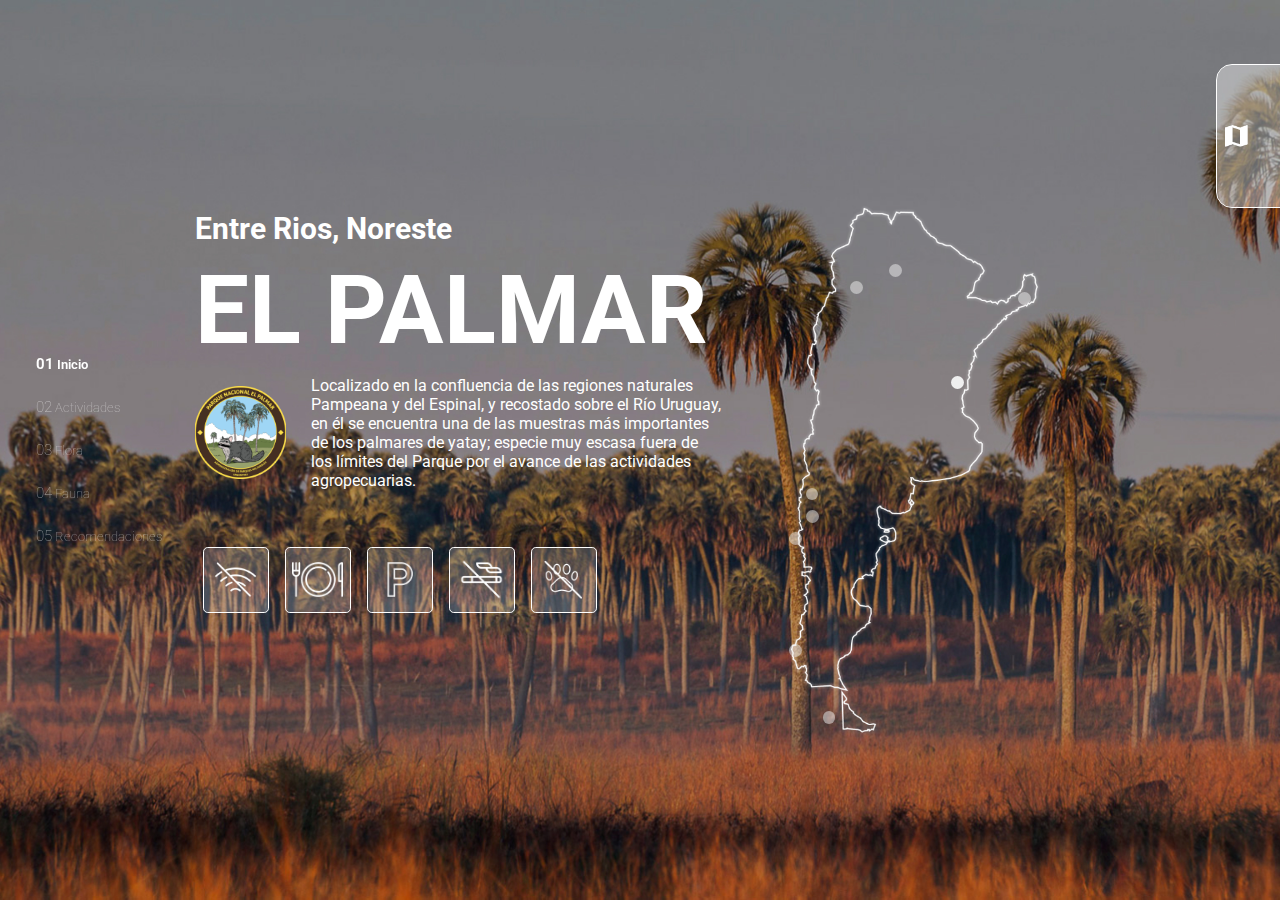
==== elpalmar.html @ 78564df5 "BotonesConColorDentroMapa" ====
<!DOCTYPE html>
<html lang="es" dir="ltr">

<head>
  <meta charset="utf-8">
  <title>Areas Protegidas</title>
  <link rel="preconnect" href="https://fonts.googleapis.com">
  <link rel="preconnect" href="https://fonts.gstatic.com" crossorigin>
  <link href="https://fonts.googleapis.com/css2?family=Roboto:ital,wght@0,100;0,300;0,400;0,500;0,700;0,900;1,100;1,300;1,400;1,500;1,700;1,900&display=swap" rel="stylesheet">
  <link rel="stylesheet" href="https://cdnjs.cloudflare.com/ajax/libs/animate.css/4.1.1/animate.min.css" />
  <link rel="stylesheet" href="index.css">
<script src="https://ajax.googleapis.com/ajax/libs/jquery/3.5.1/jquery.min.js"></script>
  <style>
  #mini-btn1 {
    position: absolute;
    left: 42%;
    bottom: 66%;
    opacity: 50%;

  }
  /* TALAMPAYA */
  #mini-btn2 {
    position: absolute;
    left: 37%;
    bottom: 65%;
    opacity: 50%;

  }
  /* IGUAZU */
  #mini-btn3 {
    position: absolute;
    left: 60%;
    bottom: 69%;
    opacity: 50%;

  }
/* EL PALMAR */
  #mini-btn4 {
    position: absolute;
    left: 50%;
    bottom: 60%;
    opacity: 100%;

  }
/* NAHUEL HUAPI */
  #mini-btn5 {
    position: absolute;
    left: 32%;
    bottom: 46%;
    opacity: 50%;

  }
/* LOS ARRAYANES */
  #mini-btn6 {
    position: absolute;
    left: 30%;
    bottom: 42%;
    opacity: 50%;

  }
/* LOS GLACIARES */
  #mini-btn7 {
    position: absolute;
    left: 30%;
    bottom: 28%;
    opacity: 50%;

  }
/* TIERRA DEL FUEGO*/
  #mini-btn8 {
    position: absolute;
    left: 40%;
    bottom: 20%;
    opacity: 50%;
  }
/* LAGO PUELO */
  #mini-btn9 {
    position: absolute;
    left: 30%;
    bottom: 38%;
    opacity: 50%;

  }
  /* LOS CARDONES */
  #btn1 {
    position: relative;
    left: 30%;
    bottom: 86%;
    opacity: 50%;
  }
  /* TALAMPAYA */
  #btn2 {
    position: relative;
    left: 20%;
    bottom: 83%;
    opacity: 50%;
  }
  /* IGUAZU */
  #btn3 {
    position: relative;
    left: 47%;
    bottom: 81%;
    opacity: 50%;
  }
/* EL PALMAR */
  #btn4 {
    position: relative;
    left: 32%;
    bottom: 66%;
    opacity: 100%;
  }
/* NAHUEL HUAPI */
  #btn5 {
    position: relative;
    left: 3%;
    bottom: 46%;
    opacity: 50%;
  }
/* LOS ARRAYANES */
  #btn6 {
    position: relative;
    left: 0%;
    bottom: 42%;
    opacity: 50%;
  }
/* LOS GLACIARES */
  #btn7 {
    position: relative;
    left: -6%;
    bottom: 18%;
    opacity: 50%;
  }
/* TIERRA DEL FUEGO*/
  #btn8 {
    position: relative;
    left: -3%;
    bottom: 6%;
    opacity: 50%;
  }
/* LAGO PUELO */
  #btn9 {
    position: relative;
    left: -12%;
    bottom: 38%;
    opacity: 50%;
  }
</style>
</head>

<body>

  <!-- Caratula -->
  <div class="container">
    <div  style="background-image: url(./img/fondoelpalmar.jpg);
       background-size: cover;" class="diapositiva" id="one">
      <!-- indice -->
      <ul class="indice">
        <li class="hvr-grow"><a href="#one" id="i1" style="font-weight: 600; opacity: 100%;">01<span> Inicio</span></a></li>
        <li class="hvr-grow"><a href="#two" id="i2">02<span> Actividades</span></a></li>
        <li class="hvr-grow"><a href="#three" id="i3">03<span> Flora</span></a></li>
        <li class="hvr-grow"><a href="#four" id="i4">04<span> Fauna</span></a></li>
        <li class="hvr-grow"><a href="#five" id="i5">05<span> Recomendaciones</span></a></li>
      </ul>
      <!-- contenido -->      <div class="container-boton-mapa">

            <div class="boton-mapa">
              <img src="img/boton-mapa.png" id="icono-boton-mapa">
              <img id="foto-boton-mapa" src="img/mapa.png" alt="">
              <a href="loscardones.html">
                <button class="animate__animated animate__heartBeat btnMapa" id="mini-btn1"></button>
              </a>
              <a href="talampaya.html">
                <button class="animate__animated animate__heartBeat btnMapa" id="mini-btn2"></button>
              </a>
              <a href="iguazu.html">
                <button class="animate__animated animate__heartBeat btnMapa" id="mini-btn3"></button>
              </a>
              <a href="elpalmar.html">
                <button class="animate__animated animate__heartBeat btnMapa" id="mini-btn4"></button>
              </a>
              <a href="nahuelhuapi.html">
                <button class="animate__animated animate__heartBeat btnMapa" id="mini-btn5"></button>
              </a>
              <a href="losarrayanes.html">
                <button class="animate__animated animate__heartBeat btnMapa" id="mini-btn6"></button>
              </a>
              <a href="losglaciares.html">
                <button class="animate__animated animate__heartBeat btnMapa" id="mini-btn7"></button>
              </a>
              <a href="tierradelfuego.html">
                <button class="animate__animated animate__heartBeat btnMapa" id="mini-btn8"></button>
              </a>
              <a href="lagopuelo.html">
                <button class="animate__animated animate__bounce btnMapa" id="mini-btn9"></button>
              </a>
            </div>
          </div>
      <div class="diapositiva1">
        <div class="texto-parque">
          <h3>Entre Rios, Noreste</h3>
          <h1 id="titulo-parque">EL PALMAR</h1>
          <div id="descripcion">
            <img id="logo-puelo" src="img/logo-elpalmar.png" alt="">
            <p id="p-descripcion">Localizado en la confluencia de las regiones
            naturales Pampeana y del Espinal, y recostado sobre el Río Uruguay,
            en él se encuentra una de las muestras más importantes de los
            palmares de yatay; especie muy escasa fuera de los límites del
            Parque por el avance de las actividades agropecuarias.
            </p>
          </div>
          <div class="servicios">
            <div id="servicios-1">

            </div>
            <div id="servicios-2">

            </div>
            <div id="servicios-3">

            </div>
            <div id="servicios-4">

            </div>
            <div id="servicios-5">

            </div>
          </div>
        </div>
        <div class="mapa">
          <img class="mapaimg" src="img/mapa.png" alt="">
          <a href="loscardones.html">
            <button class="animate__animated animate__heartBeat btnMapa" id="btn1"></button>
          </a>
          <a href="talampaya.html">
            <button class="animate__animated animate__heartBeat btnMapa" id="btn2"></button>
          </a>
          <a href="iguazu.html">
            <button class="animate__animated animate__heartBeat btnMapa" id="btn3"></button>
          </a>
          <a href="elpalmar.html">
            <button class="animate__animated animate__bounce btnMapa" id="btn4"></button>
          </a>
          <a href="nahuelhuapi.html">
            <button class="animate__animated animate__heartBeat btnMapa" id="btn5"></button>
          </a>
          <a href="losarrayanes.html">
            <button class="animate__animated animate__heartBeat btnMapa" id="btn6"></button>
          </a>
          <a href="losglaciares.html">
            <button class="animate__animated animate__heartBeat btnMapa" id="btn7"></button>
          </a>
          <a href="tierradelfuego.html">
            <button class="animate__animated animate__heartBeat btnMapa" id="btn8"></button>
          </a>
          <a href="lagopuelo.html">
            <button class="animate__animated animate__heartBeat btnMapa" id="btn9"></button>
          </a>
        </div>
      </div>
    </div>

    <!-- Actividades -->
    <div class="diapositiva" id="two">
      <div class="Info">
        <div class="VisitaPorTemporada">
          <h2 class="turquesa">Visita por temporada</h2>
          <p>De veranos cálidos, un lago color turquesa y variopintos verdes por ser una zona de transición entre el bosque andino patagónico y la selva valdiviana, esta joya de la Patagonia invita a agudizar los sentidos. </p>
        </div>
        <div class="InformaciónMeteorológica">
          <h3>Información Meteorológica</h3>
          <div class="TemperaturaPromedio">
            <h5>Temperatura promedio</h5>
            <div class="Temperatura">
              <img src="" alt="sol">
              <h1 class="Grados">24</h1>
              <h2 class="Centigrados">°C</h2>
              <h4>Cielo despejado</h4>
              <p>Sensación termica: <br>24°C</br></p>
              <p>Probabilidad de lluvia: <b>4%</b></p>
            </div>
          </div>
          <div class="Gráficas">
            <button type="button" name="button"></button>
            <button type="button" name="button"></button>
            <button type="button" name="button"></button>
            <button type="button" name="button"></button>
            <button type="button" name="button"></button>
            <button type="button" name="button"></button>
          </div>
        </div>
        <div class="CuidadosyRecomendaciones">
          <h3>Cuidados y recomendaciones</h3>
          <div class="Radiación">
            <h5>Indice de radiación UV</h5>
            <h1 class="Grados">7</h1>
            <h4>Alto</h4>
            <div class="IconosRadiación">
              <img src="img/viento.svg" alt="viento">
              <p>17 Km</p>
            </div>
            <div class="">
              <img src="img/hoja.svg" alt="hoja">
              <p>ICA 21</p>
            </div>
          </div>
          <div class="Gráficas">
            <button type="button" name="button"></button>
            <button type="button" name="button"></button>
            <button type="button" name="button"></button>
            <button type="button" name="button"></button>
            <button type="button" name="button"></button>
            <button type="button" name="button"></button>
          </div>
          <div class="Recomendaciones1">
            <p>Uso de protector solar</p>
            <div class="Consejo">
              <p>cada 2 hs</p>
            </div>
          </div>
          <div class="Recomendaciones1">
            <p>Hidratacion contínua</p>
            <div class="Consejo">
              <p>cada 30 min</p>
            </div>
          </div>
        </div>
      </div>
      <div class="Actividades">
        <div class="Interruptor">
          <img src="" alt="">
          <label class="switch">
            <input type="checkbox">
            <span class="slider round"></span>
  </label>
          <img src="" alt="">
        </div>
        <div class="Mapa">
          <img  class="" src="img/mapaPuelo.png" alt="mapa del lugar">
          <button type="button" name="button"></button>
          <button type="button" name="button"></button>
          <button type="button" name="button"></button>
          <button type="button" name="button"></button>
          <button type="button" name="button"></button>
          <button type="button" name="button"></button>
          <button type="button" name="button"></button>
          <button type="button" name="button"></button>
          <button type="button" name="button"></button>
          <button type="button" name="button"></button>
          <button type="button" name="button"></button>
          <button type="button" name="button"></button>
        </div>
        <div class="ScrollHorizontal">
          <div class="Actividad">
            <div class="ImagenActividad">
              <img src="img/kayakPuelo.png" alt="Kayak">
            </div>
            <div class="TextoActividad">
              <h3>Kayak</h3>
              <p>Descubre el Lago Puelo desde el agua, disfruta de las aguas tranquilas y vive una experiencia inolvidable en sus 4 recorridos.</p>
            </div>
          </div>
          <div class="Actividad">
            <div class="ImagenActividad">
              <img src="img/playaPuelo.png" alt="Playa">
            </div>
            <div class="TextoActividad">
              <h3>Playa</h3>
              <p>De orillas pedregozas, destaca por sus aguas dulces y refrescantes parte del Lago Puelo, marea tranquila y profundidad baja.</p>
            </div>
          </div>
          <div class="Actividad">
            <div class="ImagenActividad">
              <img src="img/pescaPuelo.png" alt="Pesca">
            </div>
            <div class="TextoActividad">
              <h3>Pesca</h3>
              <p>De orillas pedregozas, destaca por sus aguas dulces y refrescantes parte del Lago Puelo, marea tranquila y profundidad baja.</p>
            </div>
          </div>
        </div>
      </div>
    </div>

    <!-- Flora -->
    <div class="diapositiva" id="three">
      <!-- indice -->
      <ul class="indice">
        <li class="hvr-grow"><a href="#one" id="i1">01</a></li>
        <li class="hvr-grow"><a href="#two" id="i2">02</a></li>
        <li class="hvr-grow"><a href="#three" id="i3" style="font-weight: 600; opacity: 100%;">03</a></li>
        <li class="hvr-grow"><a href="#four" id="i4">04</a></li>
        <li class="hvr-grow"><a href="#five" id="i5">05</a></li>
      </ul>
      <!-- contenido -->
      <iframe width="100%" height="100%" src="https://ivanluciano.github.io/elpalmar_flora/"></iframe>
      <!--<iframe width="100%" height="100%" src="https://preview.p5js.org/Xhiutther/embed/_iWpN_QOL"></iframe>-->
    </div>

    <!-- Fauna -->
    <div class="diapositiva" id="four">
      <!-- indice -->
      <ul class="indice">
        <li class="hvr-grow"><a href="#one" id="i1">01</a></li>
        <li class="hvr-grow"><a href="#two" id="i2">02</a></li>
        <li class="hvr-grow"><a href="#three" id="i3">03</a></li>
        <li class="hvr-grow"><a href="#four" id="i4" style="font-weight: 600; opacity: 100%;">04</a></li>
        <li class="hvr-grow"><a href="#five" id="i5">05</a></li>
      </ul>
      <!-- contenido -->
      <iframe width="100%" height="100%" src="https://ivanlucianooo.github.io/elpalmar_fauna/"></iframe>
      <!--<iframe width="100%" height="100%" src="https://preview.p5js.org/clarafallesen/embed/7khKOiUyA"></iframe>-->
    </div>

    <!-- Recomendados -->
    <div  style="background-image: url(./img/fondoelpalmar.jpg);
       background-size: cover;" class="diapositiva" id="five">
      <div class="diapositiva5">
        <!-- indice -->
        <ul class="indice">
          <li class="hvr-grow"><a href="#one" id="i1">01<span> Inicio</span></a></li>
          <li class="hvr-grow"><a href="#two" id="i2">02<span> Actividades</span></a></li>
          <li class="hvr-grow"><a href="#three" id="i3">03<span> Flora</span></a></li>
          <li class="hvr-grow"><a href="#four" id="i4">04<span> Fauna</span></a></li>
          <li class="hvr-grow"><a href="#five" id="i5" style="font-weight: 600; opacity: 100%;">05<span>
                Recomendaciones</span></a></li>
        </ul>
        <!-- contenido -->
        <div class="contenido5">

          <div class="texto recomendaciones" >
            <h3>Eso fue un breve vistazo del Parque Nacional</h3>
            <h1 id="vistazo-titulo">EL PALMAR</h1>
            <h4 id="parques-interesantes">Parques que pueden interesarte</h4>
          </div>

          <div class="opciones">
            <a href="talampaya.html">
              <div class="opcion Nahuel" id="tarjeta-recomendacion-1" style="background-color:#FFCF35;">
                <div class="texto-recomendacion">
                  <h5>Parque Nacional</h5>
                  <h3 class="recomendacion-titulo">TALAMPAYA</h3>
                </div>
                <div class="container-img-recomendacion">
                  <img src="img/logo-talampaya.png" class="img-recomendacion" alt="">
                </div>
              </div>
            </a>

            <a href="iguazu.html">
              <div class="opcion Nahuel" id="tarjeta-recomendacion-2" style="background-color:#CFD65D;">
                <div class="texto-recomendacion">
                  <h5>Parque Nacional</h5>
                  <h3 class="recomendacion-titulo">IGUAZU</h3>
                </div>
                <div class="container-img-recomendacion">
                  <img class="img-recomendacion" src="img/logo-iguazu.png" alt="">
                </div>
              </div>
            </a>

            <a href="loscardones.html">
              <div class="opcion Nahuel" id="tarjeta-recomendacion-3" style="background-color:#F69233;">
                <div class="texto-recomendacion">
                  <h5>Parque Nacional</h5>
                  <h3 class="recomendacion-titulo">LOS <br> CARDONES</h3>
                </div>
                <div class="container-img-recomendacion">
                  <img class="img-recomendacion" src="img/logo-loscardones.png" alt="">
                </div>
              </div>
            </a>

          </div>

        </div>

      </div>
    </div>


    <!-- Footer -->
    <div class="diapositiva" id="footer">
      <div class="footer-izquierda">
        <div class="info-tp">
          <img src="img/logo-taller.png" id="logo-taller">
          <h3 class="h3-footer">INFOGRAFÍA INTERACTIVA</h3>
          <h2 class="h2-footer">AREAS PROTEGIDAS</h2>
          <h3 class="h3-footer">COMISIÓN 2</h3>
        </div>
        <div class="integrantes">
          <h2 class="h2-footer">INTEGRANTES</h2>
          <ul>
            <li>Pinto, Isabella (85075/4)</li>
            <li>Luciano, Ivan (85085/6)</li>
            <li>Flores, Nicolás (85224/8)</li>
            <li>Fallesen, Clara (85720/0)</li>
            <li>Quattrocchi, Mariano(86533/4)</li>
          </ul>
        </div>
      </div>
      <div class="footer-derecha">
        <img src="img/logo-unlp.png" id="logo-unlp">
        <img src="img/logo-fda.png" id="logo-fda">
      </div>
    </div>
  </div>    <script src="index.js"></script>
</body>

</html>
---- index.css ----
* {
  margin: 0px;
  padding: 0px;
  font-family: Roboto;
  box-sizing: border-box;
  color: white;
  overflow-x: hidden;
}

body {
  overflow: overlay;
}

/*=========== ENCUESTA ========== */
.portada-encuesta {
  display: flex;
  align-items: center;
  justify-content: center;
  height: 100vh;
  flex-direction: column;
}

.portada-encuesta div {
  background-color: rgba(255, 255, 255, 0);
  padding: 1.5em 4em;
  margin-top: 2em;
  border-radius: 2em;
  font-size: 1.2rem;
  font-weight: 500;
  border: 2px solid white;
  transition: all .8s ease-in-out;
  margin-top: 15%;
}

#botonIniciar:hover {
  cursor: pointer;
  background-color: rgba(255, 255, 255, 50);
  color: black;
}

#titulo-portada {
  color: white;
  text-align: center;
  font-size: 4.5rem;
}

#subtitulo-portada {
  color: white;
  text-align: center;
  font-size: 1.6rem;
  font-weight: 300;
  margin-top: 1em;
}

.pregunta {
  display: flex;
  /*align-items: center;*/
  justify-content: center;
  height: 100vh;
  flex-direction: column;
  padding-left: 12rem;
}

.pregunta h2 {
  color: black;
}

.pregunta h3 {
  color: black;
}

.preg1-img {
  width: 20%;
  transition: 0.5s;
}

.preg1-img:hover {
  opacity: 0.8;
  cursor: pointer;
}

.preg3-img {
  width: 20%;
  transition: 0.5s;
}

.preg3-img:hover {
  opacity: 0.8;
  cursor: pointer;
}

.preg32-img {
  width: 20%;
  transition: 0.5s;
}

.preg32-img:hover {
  opacity: 0.8;
  cursor: pointer;
}

.preg2-img {
  width: 80%;
  padding: 1em;
  transition: 0.5s;
  padding-left: 0px;
}

.preg2-img:hover {
  opacity: 0.8;
  cursor: pointer;
}

.preg4-img {
  width: 40%;
  padding: 1em;
  padding-left: 0px;
  transition: 0.5s;
}

.preg4-img:hover {
  opacity: 0.8;
  cursor: pointer;
}
/*========BOTON MAPA======================= */
.container-boton-mapa{
  position: absolute;
  display: flex;
  justify-content: flex-end;
  margin-top: 4em;
  left: 95vw;
  top:0vh;
  transition: 0.5s;
}

.boton-mapa{
  background-color: rgba(255, 255, 255, .4);
  width: 20vw;
  height: 16vh;
  border: 1px solid white;
  border-radius: 1em 0em 0em 1em;
  padding: .5em;
  transition: .5s;
  display: flex;
  /*justify-content: center;*/
  align-items: center;

}

#foto-boton-mapa{
  margin-left: 3em;
}

#icono-boton-mapa{
  width: 8vw;

  position: relative;
}

.boton-mapa:hover{
  background-color: rgba(0, 0,0, .2);

}
.boton-mapa:hover #icono-boton-mapa{
  opacity: 0;0

}
.container-boton-mapa:hover{
  left:80vw;
}
.container-boton-mapa:hover .boton-mapa{
  height:50vh;
}



/*=============================== */
h2 {
  font-weight: 900;
  font-size: 44px;
  padding: 20px 0px;
}

h3 {
  font-family: Roboto;
  font-style: black;
  font-size: 30px;
  display: block;
  margin: 8px 0px;
}

h4 {}

h5 {}

p {
  font-size: 16px;
  overflow-y: hidden;
  color: #131313;
}

::-webkit-scrollbar {
  width: 0.8em;
  background: rgba(116, 149, 182, 0.8);
}

::-webkit-scrollbar-track {
  background: rgba(116, 149, 182, 0.8);
  border-radius: 100vw;
  margin-block: .5em;
}

::-webkit-scrollbar-thumb {
  background: rgba(255, 255, 255, 0.8);
  border-radius: 100vw;
}

::-webkit-scrollbar-thumb:hover {
  background: rgba(255, 255, 255, 0.5);
}

/* CONTENEDOR PRINCIPAL DE DIAPOSITIVAS */
.container {
  height: 100vh;
  scroll-snap-type: y mandatory;
  overflow-y: scroll;
  scroll-behavior: smooth;
}

/* CLASE GENERAL DE DIAPOSITIVAS */
.diapositiva {
  height: 100vh;
  scroll-snap-align: center;
  display: flex;
  /*justify-content: center;*/
  align-items: center;
}

/* --------------INDICE----------------*/
.indice {
  width: 300px;
  position: relative;
  left: 326px;
  margin-left: -300px;
  overflow: visible;
}

.indice li {
  padding: 10px 0px;
}

.indice span {
  font-size: 1vw;
}

/*efectogrow*/
.hvr-grow {
  /*display: inline-block;*/
  vertical-align: middle;
  transform: translateZ(0);
  box-shadow: 0 0 1px rgba(0, 0, 0, 0);
  backface-visibility: hidden;
  -moz-osx-font-smoothing: grayscale;
  transition-duration: 0.3s;
  transition-property: transform;
  /*opacity: 50%;*/
}

.indice .hvr-grow a:hover {
  color: #ffffff;
  opacity: 100%;
}

.hvr-grow:hover,
.hvr-grow:focus,
.hvr-grow:active {
  transform: scale(1.2);
  opacity: 100%;
}

.indice li a {
  font-size: 1.2vw;
  padding: 10px;
  text-decoration: none;
  opacity: 50%;
}

a:-webkit-any-link {
  text-decoration: none;
}

/* 1 */
/*#one .indice li a{
  color: white;
}
/* 2 - 3 - 4 */
#two .indice li a, #three .indice li a, #four .indice li a {
  color: black;
}

/* 5 */
/* ----------------------------------- */
/* PROPIEDADES MAPA-BOTONES*/
.btnMapa {
  height: 1vw;
  width: 1vw;
  /*background-color: DodgerBlue;*/
  border: none;
  border-radius: 10px;
  color: white;
  cursor: pointer;
  transition: all .5s ease-in-out;
}

.btnMapa:hover {
  opacity: 100%;
  transform: scale(1.2);
}


/* ========================================== */
/* ID DE CADA DIAPOSITIVA */
#one {

}

#two {
  background-color: green;
  justify-content: center;

}

#three {
  background-color: blue;
}

#four {}

#five {
  background-image: url(./img/fondo.png);
  background-size: cover;
}

/* ========================================== */
/* PANTALLA 1 -PORTADA -*/
.diapositiva1 {
  display: flex;
  align-items: left;
  /*grid-gap: 3vw;*/
  padding: 5vw 0vw 0vw 5%;
  margin-left: 20vw;

}

.texto-parque {
  /* width: 50%; */
}

#titulo-parque {
  font-size: 6rem;
}

.mapaimg {
  height: auto;
  width: 86%;
  margin-left: 5vw;
}

#logo-puelo {
  width: 10em;
  transition: 0.5s;
}

#descripcion {
  display: flex;
  margin-top: 10px;
  gap: 2vw;
  align-items: center;
}

#p-descripcion {
  width: 80ch;
  color: white;
  font-weight: 400;
}

.servicios {
  margin-top: 6vh;
  display: flex;
}

.servicios div {
  padding: 2em;
  background-color: rgba(255, 255, 255, 0.2);
  border: 1px solid white;
  margin: 0.2em 0.5em;
  border-radius: 0.3em;
  background-position: center;
  background-repeat: no-repeat;
  background-size: 80%;
}

.servicios div {
  cursor: pointer;
}

#servicios-1 {
  background-image: url(./img/no-wifi.png);
}

#servicios-2 {
  background-image: url(./img/cutlery.png);
}

#servicios-3 {
  background-image: url(./img/parking.png);
  background-size: 40%;
}

#servicios-4 {
  background-image: url(./img/no-smoking.png);
  background-size: 70%;
}

#servicios-5 {
  background-image: url(./img/paw.png);
  background-size: 60%;
}

/* ========================================== */
/* PANTALLA 2 */
/* ========================================== */
/* PANTALLA 3 */
/* ========================================== */
/* PANTALLA 4 */
/* ========================================== */
/* PANTALLA 2 -ACTIVIDADES -*/
#two div {
  box-sizing: border-box;
}

.Info {
  background-color: white;
  width: 77%;
  height: 100%;
  overflow-y: hidden;
  color: #131313;
  padding: 3%;
}

.TituloSección {
  font-family: Roboto;
  font-style: black;
  font-weight: 900;
  font-size: 48px;
  line-height: 100.69%;
}

.turquesa {
  color: #26CAC6;
}

.InformaciónMeteorológica {
  background-color: red;
  margin: 2em 0em;
  display: flex;
}

.barra {
  width: 24px;
  height: 144.84px;
  border: none;
}

.pueloMV {
  background: linear-gradient(180deg, #FFEA2E 0%, #26CAC6 100%);
  border-radius: 20px;
}

.pueloMI {}

.pueloRV {
  background: linear-gradient(180deg, #FFEA2E 0%, #26CAC6 100%);
  border-radius: 20px;
}

.pueloRI {}

.Actividades {
  width: 100%;
  height: 100%;
  max-height: 100%;
  overflow: hidden;
  overflow-x: initial;
}

.ScrollHorizontal {
  height: 40%;
  overflow: auto;
  white-space: nowrap;
  overflow-y: hidden;
}

.Actividad {
  width: 26rem;
  height: 200px;
  display: inline-block;
  margin: 1em 1.5em;
  border-radius: 15px;
  overflow: hidden;
  white-space: nowrap;
  padding: 0px;
  border-radius: 50px, 35px;
  border-color: white;
}

/*------------SWITCH------------------------
/* The switch - the box around the slider */
.Interruptor {
  position: relative;
  left: 25px;
  top: 30px;
  text-align: left;
  display: flex;
}

.ISwitch {
  padding: 0px 20px;
}

.switch {
  position: relative;
  display: inline-block;
  width: 60px;
  height: 34px;
  top: 3px;
}

/* Hide default HTML checkbox */
.switch input {
  opacity: 0;
  width: 0;
  height: 0;
}

/* The slider */
.slider {
  position: absolute;
  cursor: pointer;
  top: 0;
  left: 0;
  right: 0;
  bottom: 0;
  background-color: #cccccc;
  -webkit-transition: .4s;
  transition: .4s;
}

.slider:before {
  position: absolute;
  content: "";
  height: 26px;
  width: 26px;
  left: 4px;
  bottom: 4px;
  background-color: white;
  -webkit-transition: .4s;
  transition: .4s;
}

input:checked+.slider {
  background-color: #ccc;
}

input:focus+.slider {
  box-shadow: 0 0 1px #2196F3;
}

input:checked+.slider:before {
  -webkit-transform: translateX(26px);
  -ms-transform: translateX(26px);
  transform: translateX(26px);
}

/* Rounded sliders */
.slider.round {
  border-radius: 34px;
}

.slider.round:before {
  border-radius: 50%;
}

.Mapa {
  height: 62%;
  background-repeat: no-repeat;
  background-size: contain;
  background-position: center;
  text-align: center;
}

.iconosMapa {
  position: relative;
}

.Actividad div {
  display: inline-block;
  overflow-y: hidden;
}

.ImagenActividad {
  width: auto;
  height: 100%;
  border-radius: 15px 0px 0px 15px;
  overflow-y: hidden;
}

.TextoActividad {
  width: 50%;
  height: 100%;
  padding: 3%;
  border-radius: 0px 15px 15px 0px;
  text-align: left;
  white-space: normal;
  display: inline-block;
  overflow-y: hidden;
}

/* ========================================== */
/* RECOMENDACIONES (PANTALLA 5) */
.diapositiva5 {
  width: 100%;
  display: flex;
  /*flex-direction: column;*/
  align-items: flex-start;
  /*padding: 25vh 0vw 0vh 16vw;*/
}

.contenido5 {
  margin-left: 20vw;
}

.recomendaciones {
  display: block;
}

#vistazo-titulo {
  font-size: 4rem;
}

#parques-interesantes {
  margin-top: 2.5em;
  margin-bottom: 1em;
}

.opciones {
  display: flex;
  flex-direction: row;
  gap: 1em;
  height: auto;
  padding: 5px;
}

.Nahuel {
  border-radius: 1.02em;
  width: auto;
  min-width: 297px;
  min-height: 155px;
  height: auto;
  padding: 1.1em 0em 1.1em 1.1em;
  display: flex;
  margin-top: 1em;
}

.container-img-recomendacion {
  width: auto;
  display: flex;
  justify-content: center;
}

.img-recomendacion {
  min-width: 120px;
  width: 80%;
  max-height: 100%;
  height: auto;
}

.texto-recomendacion {
  align-self: center;
}

.recomendacion-titulo {
  font-size: 1.5em;
  margin-top: 0.4em;
  width: 6em;
}

#tarjeta-recomendacion-1 {
  position: relative;
  top: 0;
  transition: top ease 0.5s;
}

#tarjeta-recomendacion-1:hover {
  top: -10px;
}

#tarjeta-recomendacion-2 {
  position: relative;
  top: 0;
  transition: top ease 0.5s;
}

#tarjeta-recomendacion-2:hover {
  top: -10px;
}

#tarjeta-recomendacion-3 {
  position: relative;
  top: 0;
  transition: top ease 0.5s;
}

#tarjeta-recomendacion-3:hover {
  top: -10px;
}

/* ========================================== */
/* FOOTER */
#footer {
  background: #121212;
  padding: 5em;
  align-items: flex-start;
  display: flex;
  justify-content: space-between;
}

.footer-izquierda {
  justify-content: flex-end;
  align-self: flex-end;
  align-items: flex-end;
}

.footer-derecha {
  display: flex;
  width: auto;
  justify-content: flex-end;
  align-self: flex-end;
  align-items: flex-end;
}

.h2-footer {
  margin-top: 0em;
  font-size: 1.7em;
}

.h3-footer {
  font-size: 0.8em;
  font-weight: 200;
}

.integrantes {
  margin-top: 5em;
}

li {
  margin: 0.4em 0;
  font-weight: 100;
  font-size: 0.8em;
}

#logo-taller {
  width: 50%;
  transition: 0.5s;
  margin-bottom: 8em;
}

#logo-taller:hover {
  opacity: 0.7;
}

#logo-fda {
  mix-blend-mode: screen;
  width: 20%;
  transition: 0.5s;
}

#logo-fda:hover {
  opacity: 0.7;
}

#logo-unlp {
  width: 45%;
  margin-right: 2em;
  transition: 0.5s;
}

#logo-unlp:hover {
  opacity: 0.7;
}
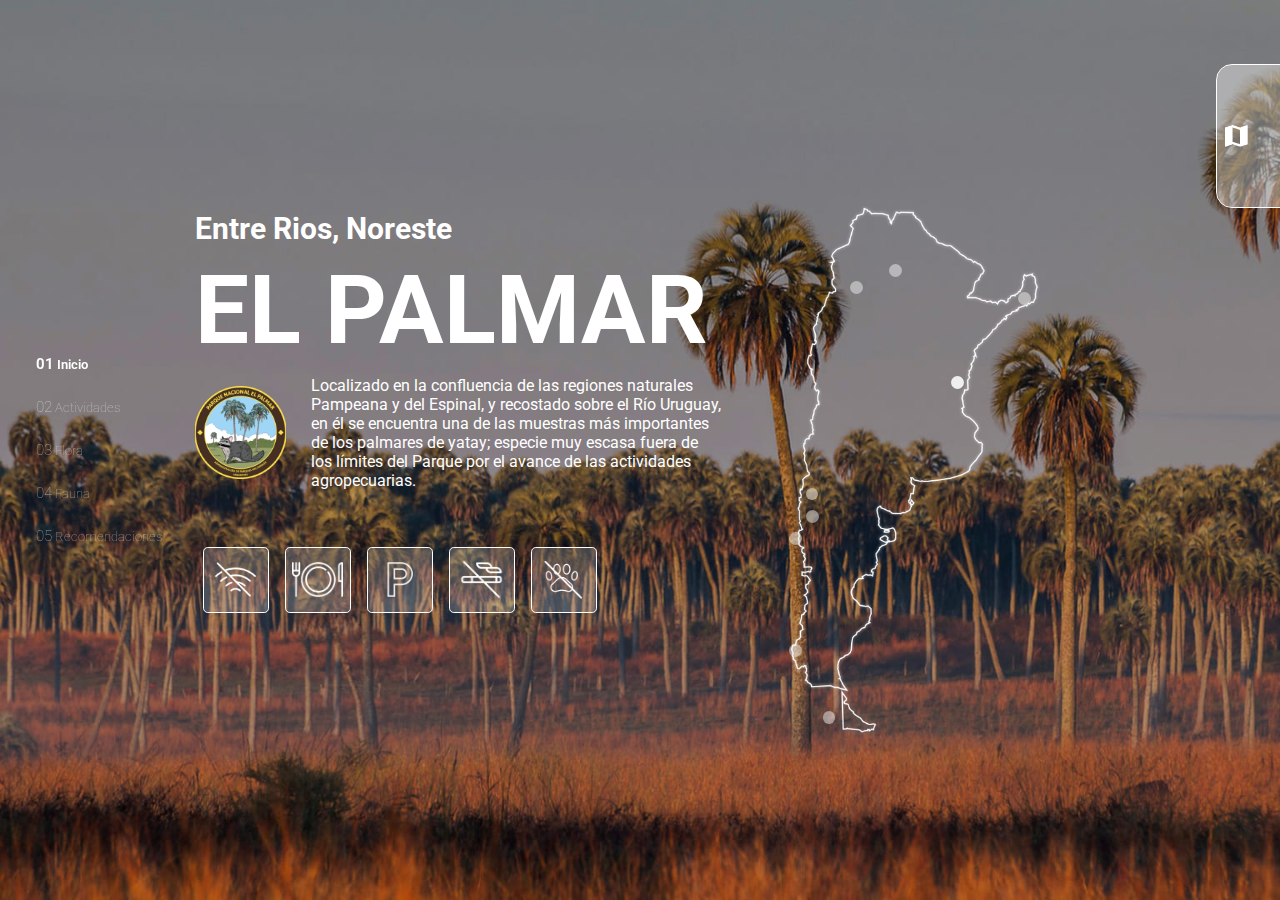
==== commit 495184ed: "BotonEnTodosLosIndex" ====
--- a/elpalmar.html
+++ b/elpalmar.html
@@ -259,127 +259,249 @@
       </div>
     </div>
 
-    <!-- Actividades -->
-    <div class="diapositiva" id="two">
-      <div class="Info">
-        <div class="VisitaPorTemporada">
-          <h2 class="turquesa">Visita por temporada</h2>
-          <p>De veranos cálidos, un lago color turquesa y variopintos verdes por ser una zona de transición entre el bosque andino patagónico y la selva valdiviana, esta joya de la Patagonia invita a agudizar los sentidos. </p>
-        </div>
-        <div class="InformaciónMeteorológica">
-          <h3>Información Meteorológica</h3>
-          <div class="TemperaturaPromedio">
-            <h5>Temperatura promedio</h5>
-            <div class="Temperatura">
-              <img src="" alt="sol">
-              <h1 class="Grados">24</h1>
-              <h2 class="Centigrados">°C</h2>
-              <h4>Cielo despejado</h4>
-              <p>Sensación termica: <br>24°C</br></p>
-              <p>Probabilidad de lluvia: <b>4%</b></p>
-            </div>
-          </div>
-          <div class="Gráficas">
-            <button type="button" name="button"></button>
-            <button type="button" name="button"></button>
-            <button type="button" name="button"></button>
-            <button type="button" name="button"></button>
-            <button type="button" name="button"></button>
-            <button type="button" name="button"></button>
-          </div>
-        </div>
-        <div class="CuidadosyRecomendaciones">
-          <h3>Cuidados y recomendaciones</h3>
-          <div class="Radiación">
-            <h5>Indice de radiación UV</h5>
-            <h1 class="Grados">7</h1>
-            <h4>Alto</h4>
-            <div class="IconosRadiación">
-              <img src="img/viento.svg" alt="viento">
-              <p>17 Km</p>
-            </div>
-            <div class="">
-              <img src="img/hoja.svg" alt="hoja">
-              <p>ICA 21</p>
-            </div>
-          </div>
-          <div class="Gráficas">
-            <button type="button" name="button"></button>
-            <button type="button" name="button"></button>
-            <button type="button" name="button"></button>
-            <button type="button" name="button"></button>
-            <button type="button" name="button"></button>
-            <button type="button" name="button"></button>
-          </div>
-          <div class="Recomendaciones1">
-            <p>Uso de protector solar</p>
-            <div class="Consejo">
-              <p>cada 2 hs</p>
-            </div>
-          </div>
-          <div class="Recomendaciones1">
-            <p>Hidratacion contínua</p>
-            <div class="Consejo">
-              <p>cada 30 min</p>
+        <!-- Actividades calor-->
+        <div class="diapositiva2-calor" id="two">
+          <!-- indice -->
+
+          <ul class="indice" id="indice-actividades">
+            <li class="hvr-grow"><a href="#one" id="i1">01</a></li>
+            <li class="hvr-grow"><a href="#two" id="i2" style="font-weight: 600; opacity: 100%;">02</a></li>
+            <li class="hvr-grow"><a href="#three" id="i3" >03</a></li>
+            <li class="hvr-grow"><a href="#four" id="i4">04</a></li>
+            <li class="hvr-grow"><a href="#five" id="i5">05</a></li>
+          </ul>
+          <div class="left">
+
+          <div class="VisitaPorTemporada">
+            <h2 style="color: #C97214">Visita por temporada</h2>
+            <p>Su paisaje poblado de palmeras, los bosques en galería que
+            pueblan las márgenes de los ríos, el río Uruguay y la abundancia de
+            su fauna silvestre constituyen los principales atractivos de este
+            destino.</p>
+          </div>
+          <h3 style="color:#C97214;">Información meteorológica</h3>
+          <div class="InformaciónMeteorológica">
+              <div class="TemperaturaPromedio">
+                <h5>Temperatura promedio</h5>
+                <div class="Temperatura">
+                  <img style="weight: 120px; padding: 1.5em 0.5em 1em 0em;" src="img/soleado.png" alt="sol">
+                  <h2 style="font-weight: normal; line-height: 100%;" class="Grados">32</h2>
+                  <h2  style="font-weight: normal;" class="Centigrados">°C</h2>
+                </div>
+                  <h4 style="padding-bottom:1em;" >Cielo despejado</h4>
+                  <p>Sensación termica: <b style="color: #131313;" class="ST">34°C</b></p>
+                  <p>Probabilidad de lluvia: <b style="color: #131313;" class="PLL">1%</b></p>
+              </div>
+              <div class="Gráficas">
+                <button style="height:10em;" type="button" name="button" id="AcalorV0" class="barra arrayanesMV"></button>
+                <button style="height:8em;" type="button" name="button" id="AcalorV1" class="barra fondoGris"></button>
+                <button style="height:8em;" type="button" name="button" id="AcalorV2" class="barra fondoGris"></button>
+                <button style="height:6em;" type="button" name="button" id="AcalorV3" class="barra fondoGris"></button>
+                <button style="height:7em;" type="button" name="button" id="AcalorV4" class="barra fondoGris"></button>
+                <button style="height:3em;" type="button" name="button" id="AcalorV5" class="barra fondoGris"></button>
+                <p><b style="color: #131313; word-spacing:0.7em; " >Ene Feb Mar Abr May Jun </b></p>
+              </div>
+            </div>
+            <h3 style="color:#C97214;">Cuidados y recomendaciones</h3>
+            <div class="InformaciónMeteorológica">
+              <div class="TemperaturaPromedio">
+                <h5 style="color:#131313;">Indice de radiación UV</h5>
+                <h2 style="font-weight: normal; line-height: 100%;" class="Rad">7</h2>
+                <h4 class="valorRadiacion" style="padding-bottom:1em;" >Alto</h4>
+                <div class="VientoICA">
+                <div class="IconosRadiación">
+                  <img src="img/viento.png" alt="viento">
+                  <p class="KM">13 Km</p>
+                </div>
+                <div class="IconosRadiación">
+                  <img src="img/hoja.png" alt="hoja">
+                  <p class="ICA">ICA 21</p>
+                </div>
+                </div>
+              </div>
+              <div style="padding: 2em 0em 0em 2em;" class="Gráficas">
+                <button style="height:9em;" type="button" name="button"  id="AradV0" class="barra arrayanesRV"></button>
+                <button style="height:6em;" type="button" name="button"  id="AradV1" class="barra fondoGris"></button>
+                <button style="height:6em;" type="button" name="button"  id="AradV2" class="barra fondoGris"></button>
+                <button style="height:5em;" type="button" name="button"  id="AradV3" class="barra fondoGris"></button>
+                <button style="height:4em;" type="button" name="button"  id="AradV4" class="barra fondoGris"></button>
+                <button style="height:3em;" type="button" name="button"  id="AradV5" class="barra fondoGris"></button>
+                <p><b style="color: #131313; word-spacing:0.7em; " >Ene Feb Mar Abr May Jun </b></p>
+              </div>
+              </div>
+              <div style="margin-top:5em;" class="Recomendaciones">
+                <div style="background-color:#CB7F2C;" class="Recomendaciones1">
+                <p style="color:white; padding: 0.5em 1em;">Uso de protector solar</p>
+                <div style=" border: 1px solid #CB7F2C;" class="Consejo">
+                  <p style="padding: 0.5em; color:#CB7F2C;">cada 2 hs</p>
+                </div>
+              </div>
+              <div style="background-color:#CB7F2C;" class="Recomendaciones1">
+                <p style="color:white; padding: 0.5em 1em;">Hidratacion contínua</p>
+                <div style=" border: 1px solid #CB7F2C;" class="Consejo">
+                  <p style="padding: 0.5em; color:#CB7F2C;">cada 30 min</p>
+                </div>
+              </div>
+              </div>
+          </div>
+        <div style="background-image: url(https://www.welcomeargentina.com/paseos/senderos-parque-nacional-el-palmar/senderos-el-palmar-1.jpg);" class="right">
+          <div class="Interruptor">
+            <img class="ISwitch" src="img/ISol.png" alt="cálido">
+              <label class="switch">
+                <input type="checkbox">
+                <span class="slider round"></span>
+              </label>
+              <img class="ISwitch" src="img/ICopo.png" alt="frío">
+          </div>
+          <div class="image">
+            <img style="height: 60%;" src="img/mapaArrayanes.png" class="">
+          </div>
+          <div class="scroll">
+            <div class="cardMarrón" tabindex="0">
+              <img src="img/senderismoArrayanes.png" alt="">
+              <div class="card-info">
+                <h4>Senderismo</h4>
+
+                <p>Durante la marcha se pueden ver árboles caídos, que en su desprendimiento dejaron sus poderosas raíces a la vista.</p>
+              </div>
+            </div>
+            <div class="cardMarrón" tabindex="0">
+              <img src="img/bicicletaArrayanes.png" alt="">
+              <div class="card-info">
+                <h4>Bicicleta</h4>
+
+                <p>Puedes hacer el paseo con tu propia bici o alquilar una  y durante todo el recorrido vas a ver arrayanes, cohiues, cipreses, entre otros.</p>
+              </div>
             </div>
           </div>
         </div>
       </div>
-      <div class="Actividades">
-        <div class="Interruptor">
-          <img src="" alt="">
-          <label class="switch">
-            <input type="checkbox">
-            <span class="slider round"></span>
-  </label>
-          <img src="" alt="">
-        </div>
-        <div class="Mapa">
-          <img  class="" src="img/mapaPuelo.png" alt="mapa del lugar">
-          <button type="button" name="button"></button>
-          <button type="button" name="button"></button>
-          <button type="button" name="button"></button>
-          <button type="button" name="button"></button>
-          <button type="button" name="button"></button>
-          <button type="button" name="button"></button>
-          <button type="button" name="button"></button>
-          <button type="button" name="button"></button>
-          <button type="button" name="button"></button>
-          <button type="button" name="button"></button>
-          <button type="button" name="button"></button>
-          <button type="button" name="button"></button>
-        </div>
-        <div class="ScrollHorizontal">
-          <div class="Actividad">
-            <div class="ImagenActividad">
-              <img src="img/kayakPuelo.png" alt="Kayak">
-            </div>
-            <div class="TextoActividad">
-              <h3>Kayak</h3>
-              <p>Descubre el Lago Puelo desde el agua, disfruta de las aguas tranquilas y vive una experiencia inolvidable en sus 4 recorridos.</p>
-            </div>
-          </div>
-          <div class="Actividad">
-            <div class="ImagenActividad">
-              <img src="img/playaPuelo.png" alt="Playa">
-            </div>
-            <div class="TextoActividad">
-              <h3>Playa</h3>
-              <p>De orillas pedregozas, destaca por sus aguas dulces y refrescantes parte del Lago Puelo, marea tranquila y profundidad baja.</p>
-            </div>
-          </div>
-          <div class="Actividad">
-            <div class="ImagenActividad">
-              <img src="img/pescaPuelo.png" alt="Pesca">
-            </div>
-            <div class="TextoActividad">
-              <h3>Pesca</h3>
-              <p>De orillas pedregozas, destaca por sus aguas dulces y refrescantes parte del Lago Puelo, marea tranquila y profundidad baja.</p>
-            </div>
-          </div>
-        </div>
-      </div>
-    </div>
+
+      <!-- Actividades frío -->
+            <!-- ACA EMPIEZA EL LADO IZQUIERDO -->
+          <div class="diapositiva2-frio" id="two">
+            <!-- indice -->
+
+            <ul class="indice" id="indice-actividades">
+              <li class="hvr-grow"><a href="#one" id="i1">01</a></li>
+              <li class="hvr-grow"><a href="#two" id="i2" style="font-weight: 600; opacity: 100%;">02</a></li>
+              <li class="hvr-grow"><a href="#three" id="i3" >03</a></li>
+              <li class="hvr-grow"><a href="#four" id="i4">04</a></li>
+              <li class="hvr-grow"><a href="#five" id="i5">05</a></li>
+            </ul>
+          <div class="left">
+
+            <div class="VisitaPorTemporada">
+              <h2 style="color: #364717;">Visita por temporada</h2>
+              <p>Las costas bajas del río Uruguay están tapizadas por una
+              profusa vegetación. Esta formación húmeda, que es una prolongación
+              de la selva misionera, se la denomina selva en galería y contiene
+              una gran diversidad de especies vegetales.</p>
+            </div>
+            <h3 style="color: #364717;" >Información meteorológica</h3>
+            <div class="InformaciónMeteorológica">
+                <div class="TemperaturaPromedio">
+                  <h5>Temperatura promedio</h5>
+                  <div class="Temperatura">
+                    <img style="weight: 120px;padding: 1.5em 0.5em 1em 0em;" src="img/nublado.png" alt="sol">
+                    <h2 style="font-weight: normal; line-height: 100%;" class="Grados">13</h2>
+                    <h2  style="font-weight: normal;" class="Centigrados">°C</h2>
+                  </div>
+                    <h4 style="padding-bottom:1em;" >Cielo parcialmente nublado </h4>
+                    <p>Sensación termica: <b style="color: #131313;" class="ST">15°C</b></p>
+                    <p>Probabilidad de lluvia: <b style="color: #131313;" class="PLL">20%</b></p>
+                </div>
+                <div class="Gráficas">
+                  <button style="height:7em;" type="button" name="button" id="ArrayanescalorI0" class="barra arrayanesMI"></button>
+                  <button style="height:3em;" type="button" name="button" id="ArrayanescalorI1" class="barra fondoGris"></button>
+                  <button style="height:4em;" type="button" name="button" id="ArrayanescalorI2" class="barra fondoGris"></button>
+                  <button style="height:6em;" type="button" name="button" id="ArrayanescalorI3" class="barra fondoGris"></button>
+                  <button style="height:6em;" type="button" name="button" id="ArrayanescalorI4" class="barra fondoGris"></button>
+                  <button style="height:7em;" type="button" name="button" id="ArrayanescalorI5" class="barra fondoGris"></button>
+                  <p><b style="color: #131313; word-spacing:0.7em; " >Jul Ago Sep Oct Nov Dic</b></p>
+                </div>
+              </div>
+              <h3 style="color: #364717;">Cuidados y recomendaciones</h3>
+              <div class="InformaciónMeteorológica">
+                <div class="TemperaturaPromedio">
+                  <h5 style="color:#131313;">Índice de precipitación</h5>
+                  <h2 style="font-weight: normal;" class="Rad">7<small style="color:#131313; font-weight: normal;">mm</small></h2>
+                  <h4 class="valorRadiacion" style="padding-bottom:1em;">Bajo</h4>
+                  <div class="VientoICA">
+                  <div class="IconosRadiación">
+                    <img src="img/viento.png" alt="viento">
+                    <p class="KM">43 Km</p>
+                  </div>
+                  <div class="IconosRadiación">
+                    <img src="img/hoja.png" alt="hoja">
+                    <p class="ICA">ICA 27</p>
+                  </div>
+                </div>
+              </div>
+                <div style="padding: 2em 0em 0em 2em;" class="Gráficas">
+                  <button style="height:8em;" type="button" name="button" id="ArrayanesradI0" class="barra arrayanesRI"></button>
+                  <button style="height:3em;" type="button" name="button" id="ArrayanesradI1" class="barra fondoGris"></button>
+                  <button style="height:2em;" type="button" name="button" id="ArrayanesradI2" class="barra fondoGris"></button>
+                  <button style="height:3em;" type="button" name="button" id="ArrayanesradI3" class="barra fondoGris"></button>
+                  <button style="height:1em;" type="button" name="button" id="ArrayanesradI4" class="barra fondoGris"></button>
+                  <button style="height:4em;" type="button" name="button" id="ArrayanesradI5" class="barra fondoGris"></button>
+                  <p><b style="color: #131313; word-spacing:0.7em; " >Jul Ago Sep Oct Nov Dic</b></p>
+                </div>
+                </div>
+                <div style="margin-top:5em;" class="Recomendaciones">
+                  <div style="background-color:#364717;" class="Recomendaciones1">
+                  <p style="color:white; padding: 0.5em 1em;">Uso de ropa abrigada</p>
+                  <div style=" border: 1px solid#364717;" class="Consejo">
+                    <p style="padding: 0.5em; color: #364717;">obligatorio</p>
+                  </div>
+                </div>
+                <div style="background-color:#364717;" class="Recomendaciones1">
+                  <p style="color:white; padding: 0.5em 1em;">Uso de proteccion visual </p>
+                  <div style=" border: 1px solid #364717;" class="Consejo">
+                    <p style="padding: 0.5em; color: #364717;">obligatorio</p>
+                  </div>
+                </div>
+                </div>
+            </div>
+              <!-- ACA EMPIEZA EL LADO DERECHO -->
+          <div style="background-image: url(https://mujercountry.biz/wp-content/uploads/2018/10/7-palmar-de-colon.jpg);" class="right">
+            <div class="Interruptor">
+              <img class="ISwitch" src="img/ISol.png" alt="cálido">
+                <label class="switch">
+                  <input type="checkbox">
+                  <span class="slider round sliderFrio"></span>
+                </label>
+                <img class="ISwitch" src="img/ICopo.png" alt="frío">
+            </div>
+            <div class="image">
+              <img style="height: 60%;" src="img/mapaArrayanes.png" class="">
+            </div>
+            <div class="scroll">
+                <!-- Act1 -->
+              <div class="cardArrayanes" tabindex="0">
+                <img src="img/ArrayanesAct1.jpg" alt="">
+                <div class="card-info">
+                  <h4>Senderismo</h4>
+
+                  <p>Durante la marcha se pueden ver árboles caídos, que en su desprendimiento dejaron sus poderosas raíces a la vista.</p>
+                </div>
+              </div>
+              <!-- Act2 -->
+              <div class="cardArrayanes" tabindex="0">
+                <img src="img/ArrayanesAct2.jpg" alt="">
+                <div class="card-info">
+                  <h4>Bicicleta</h4>
+
+                  <p>Durante la marcha se pueden ver árboles caídos, que en su desprendimiento dejaron sus poderosas raíces a la vista.</p>
+                </div>
+              </div>
+              </div>
+
+            </div>
+          </div>
+
+
+
 
     <!-- Flora -->
     <div class="diapositiva" id="three">
@@ -470,8 +592,11 @@
               </div>
             </a>
 
-          </div>
-
+
+          </div>
+          <div class="volver-index">
+            <a href="index.html"><h3>Volver a responder la encuesta</h3></a>
+          </div>
         </div>
 
       </div>
@@ -503,7 +628,7 @@
         <img src="img/logo-fda.png" id="logo-fda">
       </div>
     </div>
-  </div>    <script src="index.js"></script>
+  </div>    <script src="index.js"></script><script src="actividades.js"></script>
 </body>
 
 </html>
--- a/index.css
+++ b/index.css
@@ -159,10 +159,10 @@
 
 .boton-mapa:hover{
   background-color: rgba(0, 0,0, .2);
-
+  cursor:pointer;
 }
 .boton-mapa:hover #icono-boton-mapa{
-  opacity: 0;0
+  opacity: 0;
 
 }
 .container-boton-mapa:hover{
@@ -179,6 +179,13 @@
   font-weight: 900;
   font-size: 44px;
   padding: 20px 0px;
+}
+
+#two h2 {
+  font-weight: 900;
+  font-size: 44px;
+  padding: .3em 0px;
+  color: #131313;
 }
 
 h3 {
@@ -189,9 +196,25 @@
   margin: 8px 0px;
 }
 
-h4 {}
-
-h5 {}
+h4 {
+
+  font-family: Roboto;
+  font-style: normal;
+  font-weight: normal;
+  font-size: 18px;
+  color: #131313;
+
+}
+
+h5 {
+
+  font-family: Roboto;
+  font-style: normal;
+  font-weight: 300;
+  font-size: 18px;
+  color: #131313;
+
+}
 
 p {
   font-size: 16px;
@@ -199,8 +222,9 @@
   color: #131313;
 }
 
+
 ::-webkit-scrollbar {
-  width: 0.8em;
+  width: 1em;
   background: rgba(116, 149, 182, 0.8);
 }
 
@@ -213,9 +237,32 @@
 ::-webkit-scrollbar-thumb {
   background: rgba(255, 255, 255, 0.8);
   border-radius: 100vw;
+  border: 3px solid rgba(116, 149, 182, 0.8);
 }
 
 ::-webkit-scrollbar-thumb:hover {
+  background:rgba(255, 255, 255, 0.3);
+}
+
+.scroll::-webkit-scrollbar {
+  width: 1em;
+  background: rgba(255, 255, 255, 0.3);
+
+}
+
+.scroll::-webkit-scrollbar-track {
+  background: rgba(255, 255, 255, 0.3);
+  border-radius: 100vw;
+  margin-block: .6em;
+}
+
+.scroll::-webkit-scrollbar-thumb {
+  background: white;
+  border-radius: 100vw;
+  border: 3px solid rgba(255, 255, 255, 0.2), ;
+}
+
+.scroll::-webkit-scrollbar-thumb:hover {
   background: rgba(255, 255, 255, 0.5);
 }
 
@@ -234,6 +281,25 @@
   display: flex;
   /*justify-content: center;*/
   align-items: center;
+}
+
+
+
+.diapositiva2-calor{
+  height: 100vh;
+  scroll-snap-align: center;
+  display: flex;
+  /*justify-content: center;*/
+  align-items: center;
+
+}
+.diapositiva2-frio{
+  height: 100vh;
+  scroll-snap-align: center;
+  display: flex;
+  /*justify-content: center;*/
+  align-items: center;
+
 }
 
 /* --------------INDICE----------------*/
@@ -243,6 +309,13 @@
   left: 326px;
   margin-left: -300px;
   overflow: visible;
+}
+
+#indice-actividades{
+  height: 100vh;
+  display: flex;
+  flex-direction: column;
+  justify-content: center;
 }
 
 .indice li {
@@ -325,8 +398,6 @@
 }
 
 #two {
-  background-color: green;
-  justify-content: center;
 
 }
 
@@ -434,6 +505,191 @@
 /* ========================================== */
 /* PANTALLA 4 */
 /* ========================================== */
+/* ACTIVIDADES VERSIÓN ISABELLA */
+
+#two{
+  margin: 0px;
+  padding: 0px;
+  align-items: flex-start;
+  align-items: stretch;
+  overflow: auto;
+  overflow-y:visible;
+}
+
+.right{
+  background-image: url(img/FALagoPuelo.png);
+  background-position: center;
+  background-size: cover;
+  width:55%;
+  overflow-x: hidden;
+  display: flex;
+  flex-direction: column;
+
+}
+
+.left{
+  background-color: white;
+  width: 45%;
+  padding: 1em 2.5em;
+  padding-left: 5em;
+  overflow-y: hidden;
+}
+
+.switch2{
+  background-color: rgba(255, 255, 255, 0.5);
+  width: 100%;
+  height: 4em;
+}
+
+.image {
+  display: flex;
+  align-items: center;
+  justify-content: center;
+  padding: 2em;
+  height: 80%;
+}
+.image img{
+  height: 100%;
+  margin-top: 0em;
+}
+
+.scroll{
+  margin: 0em;
+  padding-bottom: 1em;
+  align-items: flex-end;
+  height: 40%;
+  display: flex;
+  width: 100%;
+  overflow-x: scroll;
+}
+
+.card{
+  overflow-x:visible;
+  background-color: rgba(255,255,255,.2);
+  width: 20em;
+  height: 10em;
+  margin: 0em 1em;
+  border-radius: .8em;
+  display: flex;
+  flex-shrink: 0;
+  transition: all ease 0.9s;
+}
+
+.card:focus {
+background-color: rgba(38, 202, 198, 1);
+}
+
+.cardAzul {
+
+  overflow-x:visible;
+  background-color:rgba(50, 74, 98, 0.6);
+  width: 20em;
+  height: 10em;
+  margin: 0em 1em;
+  border-radius: .8em;
+  display: flex;
+  flex-shrink: 0;
+  transition: all ease 0.9s;
+
+}
+.cardAzul:focus{
+  background-color: rgba(50, 74, 98, 1);
+  }
+
+.cardMarrón {
+  overflow-x:visible;
+  background-color:rgba(203, 127, 44, 0.5);
+  width: 20em;
+  height: 10em;
+  margin: 0em 1em;
+  border-radius: .8em;
+  display: flex;
+  flex-shrink: 0;
+  transition: all ease 0.9s;
+
+}
+
+.cardMarrón:focus{
+background-color: rgba(203, 127, 44, 1);
+}
+
+
+.cardArrayanes {
+  overflow-x:visible;
+  background-color:rgba(54, 71, 23, 0.6);
+  width: 20em;
+  height: 10em;
+  margin: 0em 1em;
+  border-radius: .8em;
+  display: flex;
+  flex-shrink: 0;
+  transition: all ease 0.9s;
+
+  }
+
+.cardArrayanes:focus{
+    background-color: rgba(54, 71, 23, 1);
+  }
+.cardCardones {
+  overflow-x:visible;
+  background-color:rgba(97, 88, 103, 0.6);
+  width: 20em;
+  height: 10em;
+  margin: 0em 1em;
+  border-radius: .8em;
+  display: flex;
+  flex-shrink: 0;
+  transition: all ease 0.9s;}
+
+.cardCardones:focus{
+    background-color: rgba(97, 88, 103, 1);
+}
+
+.cardGlaciares {
+  overflow-x:visible;
+  background-color:rgba(97, 88, 103, 0.6);
+  width: 20em;
+  height: 10em;
+  margin: 0em 1em;
+  border-radius: .8em;
+  display: flex;
+  flex-shrink: 0;
+  transition: all ease 0.9s;}
+
+.cardGlaciares:focus{
+  background-color: rgba(97, 88, 103, 1);
+}
+
+.card:hover{
+  cursor: pointer;
+}
+
+
+.card-info{
+  padding: .5em;
+  color: white;
+  font-family: helvetica;
+  width: 50%;
+}
+
+.card-info p{
+  margin-top: .7em;
+  font-size: 80%;
+  color:white;
+}
+
+.card-info h4{
+
+  font-size: 140%;
+  font-weight: bold;
+  color:white;
+}
+
+.card img{
+  width: 50%;
+}
+
+
 /* PANTALLA 2 -ACTIVIDADES -*/
 #two div {
   box-sizing: border-box;
@@ -455,36 +711,147 @@
   font-size: 48px;
   line-height: 100.69%;
 }
-
+.VisitaPorTemporada h3{
+  font-size: .4em;
+}
 .turquesa {
   color: #26CAC6;
 }
 
 .InformaciónMeteorológica {
-  background-color: red;
-  margin: 2em 0em;
-  display: flex;
+display: flex;
+}
+
+
+.TemperaturaPromedio{
+
+width: 40%;
+text-align: center;
+padding-left: 1em;
+}
+
+.Temperatura{
+
+display: flex;
+justify-content: center;
+align-items: center;
+
+}
+
+
+.Gráficas{
+
+width: 58%;
+padding: 1em 0em 0em 2em;
+text-align: center;
+
+}
+
+b{
+  font-size: 95%;
 }
 
 .barra {
-  width: 24px;
-  height: 144.84px;
+  width: 1.8em;
+  margin: 0.5em;
   border: none;
-}
-
+  opacity: 1;
+  transition: .3s;
+}
+
+.barra:hover{
+  cursor: pointer;
+  opacity: 0.8;
+}
+/*LAGO PUELO*/
 .pueloMV {
   background: linear-gradient(180deg, #FFEA2E 0%, #26CAC6 100%);
   border-radius: 20px;
 }
 
-.pueloMI {}
+.fondoGris {
+  background: #C4C4C4;
+  border-radius: 20px;
+}
+
+.pueloMI {
+  background: linear-gradient(180deg, #26A3CA 0%, #37526C 100%);
+  border-radius: 20px;
+}
 
 .pueloRV {
-  background: linear-gradient(180deg, #FFEA2E 0%, #26CAC6 100%);
+  background: linear-gradient(180deg, #E94C2D 0%, rgba(254, 151, 53, 0.97) 100%);
   border-radius: 20px;
 }
 
-.pueloRI {}
+.pueloRI {
+  background: linear-gradient(180deg, #324A62 0%, #D3E1EE 100%);
+  border-radius: 20px;
+}
+
+
+/*ARRAYANES*/
+
+.arrayanesMV{
+background: linear-gradient(180deg, #FCBA70 0%, #A9A43C 100%);
+border-radius: 20px;
+}
+.arrayanesRV{
+background: linear-gradient(180deg, #D04C2F 0%, #FFC08A 100%);
+border-radius: 20px;
+}
+
+.arrayanesMI{
+  background: linear-gradient(180deg, #939A50 0%, #39481D 100%);
+  border-radius: 20px;
+}
+.arrayanesRI{
+  background: linear-gradient(180deg, #1F374E 0%, #CCCCCC 100%);
+  border-radius: 20px;
+}
+
+.VientoICA{
+
+display: flex;
+justify-content: space-around;
+
+}
+
+/*CARDONES*/
+
+.cardonesMV{
+  background: linear-gradient(180deg, #DE871C 0%, rgba(65, 109, 144, 0.84) 100%);
+  border-radius: 20px;
+}
+.cardonesRV{
+  background: linear-gradient(180deg, #C36410 0%, #D1A271 100%);
+  border-radius: 20px;
+}
+
+
+.Recomendaciones1{
+
+  background: #2FD0CC;
+  margin: 1em;
+  margin-left: 0em;
+  border-radius: 50px;
+  display: flex;
+  justify-content: space-between;
+
+}
+
+.Consejo{
+
+  background: #FFFFFF;
+  width: 25%;
+  margin: 0%;
+  padding: 0em 0.5em;
+  border: 1px solid #26CAC6;
+  box-sizing: border-box;
+  border-radius: 50px;
+  text-align: right;
+
+}
 
 .Actividades {
   width: 100%;
@@ -514,18 +881,65 @@
   border-color: white;
 }
 
+
+.VisitaPorTemporada{
+  margin-bottom: .5rem;
+}
+
+.VisitaPorTemporada p{
+  font-size: .95em;
+  margin-bottom: .5em;
+}
+
+
+.TemperaturaPromedio{
+  justify-content: center;
+  align-items: center;
+  margin-top: .8em;
+}
+
+.TemperaturaPromedio h5{
+  font-size: 85%;
+}
+.TemperaturaPromedio h5{
+  font-size: 85%;
+}
+.TemperaturaPromedio h4{
+  font-size: .8em;
+}
+
+.TemperaturaPromedio p{
+  font-size: .8em;
+}
+
+
+.Grados{
+  font-size: 50%;
+  padding: 0px;
+  margin-left: 0px;
+}
+.Centigrados{
+  font-size: 50%;
+}
+
+.Temperatura img{
+  width: 3vw;
+}
+
+
 /*------------SWITCH------------------------
 /* The switch - the box around the slider */
 .Interruptor {
   position: relative;
-  left: 25px;
-  top: 30px;
+  left: 2em;
+  top: 4em;
   text-align: left;
   display: flex;
+  height: 7.5%;
 }
 
 .ISwitch {
-  padding: 0px 20px;
+  padding: 3px 20px 0px;
 }
 
 .switch {
@@ -651,6 +1065,9 @@
 #parques-interesantes {
   margin-top: 2.5em;
   margin-bottom: 1em;
+  font-size: 1.2em;
+  color: white;
+  font-weight: 500;
 }
 
 .opciones {
@@ -688,6 +1105,10 @@
 .texto-recomendacion {
   align-self: center;
 }
+.texto-recomendacion h5{
+color:white;
+font-size: 1em;
+}
 
 .recomendacion-titulo {
   font-size: 1.5em;
@@ -723,6 +1144,25 @@
 
 #tarjeta-recomendacion-3:hover {
   top: -10px;
+}
+
+.volver-index h3{
+  margin-top: 2em;
+  font-size: .8em;
+  font-weight: 400;
+  display: block;
+  padding: 1.5em 1em;
+  border: 1px solid white;
+  background-color: rgba(255, 255, 255, 0);
+  border-radius: 2em;
+  width: 20vw;
+  text-align: center;
+  transition: ease .5s;
+}
+
+.volver-index h3:hover{
+  background-color: rgba(255, 255, 255, 1);
+  color: black;
 }
 
 /* ========================================== */
@@ -772,7 +1212,7 @@
 #logo-taller {
   width: 50%;
   transition: 0.5s;
-  margin-bottom: 8em;
+  margin-bottom: 10vh;
 }
 
 #logo-taller:hover {
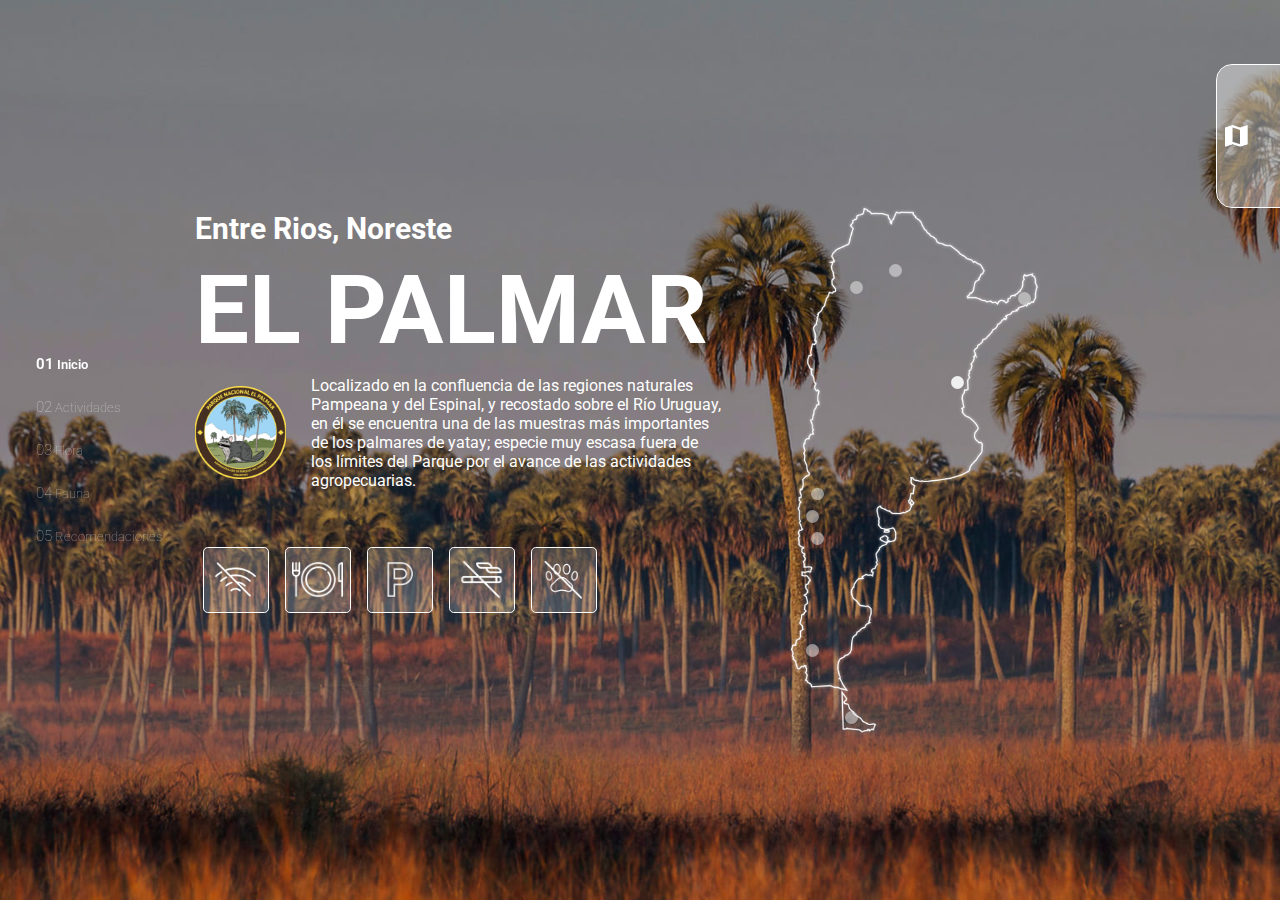
==== commit e84a4fc9: "puntos" ====
--- a/elpalmar.html
+++ b/elpalmar.html
@@ -6,195 +6,216 @@
   <title>Areas Protegidas</title>
   <link rel="preconnect" href="https://fonts.googleapis.com">
   <link rel="preconnect" href="https://fonts.gstatic.com" crossorigin>
-  <link href="https://fonts.googleapis.com/css2?family=Roboto:ital,wght@0,100;0,300;0,400;0,500;0,700;0,900;1,100;1,300;1,400;1,500;1,700;1,900&display=swap" rel="stylesheet">
+  <link
+    href="https://fonts.googleapis.com/css2?family=Roboto:ital,wght@0,100;0,300;0,400;0,500;0,700;0,900;1,100;1,300;1,400;1,500;1,700;1,900&display=swap"
+    rel="stylesheet">
   <link rel="stylesheet" href="https://cdnjs.cloudflare.com/ajax/libs/animate.css/4.1.1/animate.min.css" />
   <link rel="stylesheet" href="index.css">
-<script src="https://ajax.googleapis.com/ajax/libs/jquery/3.5.1/jquery.min.js"></script>
+  <script src="https://ajax.googleapis.com/ajax/libs/jquery/3.5.1/jquery.min.js"></script>
   <style>
-  #mini-btn1 {
-    position: absolute;
-    left: 42%;
-    bottom: 66%;
-    opacity: 50%;
-
-  }
-  /* TALAMPAYA */
-  #mini-btn2 {
-    position: absolute;
-    left: 37%;
-    bottom: 65%;
-    opacity: 50%;
-
-  }
-  /* IGUAZU */
-  #mini-btn3 {
-    position: absolute;
-    left: 60%;
-    bottom: 69%;
-    opacity: 50%;
-
-  }
-/* EL PALMAR */
-  #mini-btn4 {
-    position: absolute;
-    left: 50%;
-    bottom: 60%;
-    opacity: 100%;
-
-  }
-/* NAHUEL HUAPI */
-  #mini-btn5 {
-    position: absolute;
-    left: 32%;
-    bottom: 46%;
-    opacity: 50%;
-
-  }
-/* LOS ARRAYANES */
-  #mini-btn6 {
-    position: absolute;
-    left: 30%;
-    bottom: 42%;
-    opacity: 50%;
-
-  }
-/* LOS GLACIARES */
-  #mini-btn7 {
-    position: absolute;
-    left: 30%;
-    bottom: 28%;
-    opacity: 50%;
-
-  }
-/* TIERRA DEL FUEGO*/
-  #mini-btn8 {
-    position: absolute;
-    left: 40%;
-    bottom: 20%;
-    opacity: 50%;
-  }
-/* LAGO PUELO */
-  #mini-btn9 {
-    position: absolute;
-    left: 30%;
-    bottom: 38%;
-    opacity: 50%;
-
-  }
-  /* LOS CARDONES */
-  #btn1 {
-    position: relative;
-    left: 30%;
-    bottom: 86%;
-    opacity: 50%;
-  }
-  /* TALAMPAYA */
-  #btn2 {
-    position: relative;
-    left: 20%;
-    bottom: 83%;
-    opacity: 50%;
-  }
-  /* IGUAZU */
-  #btn3 {
-    position: relative;
-    left: 47%;
-    bottom: 81%;
-    opacity: 50%;
-  }
-/* EL PALMAR */
-  #btn4 {
-    position: relative;
-    left: 32%;
-    bottom: 66%;
-    opacity: 100%;
-  }
-/* NAHUEL HUAPI */
-  #btn5 {
-    position: relative;
-    left: 3%;
-    bottom: 46%;
-    opacity: 50%;
-  }
-/* LOS ARRAYANES */
-  #btn6 {
-    position: relative;
-    left: 0%;
-    bottom: 42%;
-    opacity: 50%;
-  }
-/* LOS GLACIARES */
-  #btn7 {
-    position: relative;
-    left: -6%;
-    bottom: 18%;
-    opacity: 50%;
-  }
-/* TIERRA DEL FUEGO*/
-  #btn8 {
-    position: relative;
-    left: -3%;
-    bottom: 6%;
-    opacity: 50%;
-  }
-/* LAGO PUELO */
-  #btn9 {
-    position: relative;
-    left: -12%;
-    bottom: 38%;
-    opacity: 50%;
-  }
-</style>
+    #mini-btn1 {
+      position: absolute;
+      left: 42%;
+      bottom: 66%;
+      opacity: 50%;
+
+    }
+
+    /* TALAMPAYA */
+    #mini-btn2 {
+      position: absolute;
+      left: 37%;
+      bottom: 65%;
+      opacity: 50%;
+
+    }
+
+    /* IGUAZU */
+    #mini-btn3 {
+      position: absolute;
+      left: 60%;
+      bottom: 69%;
+      opacity: 50%;
+
+    }
+
+    /* EL PALMAR */
+    #mini-btn4 {
+      position: absolute;
+      left: 50%;
+      bottom: 60%;
+      opacity: 100%;
+
+    }
+
+    /* NAHUEL HUAPI */
+    #mini-btn5 {
+      position: absolute;
+      left: 32%;
+      bottom: 46%;
+      opacity: 50%;
+
+    }
+
+    /* LOS ARRAYANES */
+    #mini-btn6 {
+      position: absolute;
+      left: 30%;
+      bottom: 42%;
+      opacity: 50%;
+
+    }
+
+    /* LOS GLACIARES */
+    #mini-btn7 {
+      position: absolute;
+      left: 30%;
+      bottom: 28%;
+      opacity: 50%;
+
+    }
+
+    /* TIERRA DEL FUEGO*/
+    #mini-btn8 {
+      position: absolute;
+      left: 40%;
+      bottom: 20%;
+      opacity: 50%;
+    }
+
+    /* LAGO PUELO */
+    #mini-btn9 {
+      position: absolute;
+      left: 30%;
+      bottom: 38%;
+      opacity: 50%;
+
+    }
+
+    /* LOS CARDONES */
+    #btn1 {
+      position: relative;
+      left: 30%;
+      bottom: 86%;
+      opacity: 50%;
+    }
+
+    /* TALAMPAYA */
+    #btn2 {
+      position: relative;
+      left: 20%;
+      bottom: 83%;
+      opacity: 50%;
+    }
+
+    /* IGUAZU */
+    #btn3 {
+      position: relative;
+      left: 47%;
+      bottom: 81%;
+      opacity: 50%;
+    }
+
+    /* EL PALMAR */
+    #btn4 {
+      position: relative;
+      left: 32%;
+      bottom: 66%;
+      opacity: 100%;
+    }
+
+    /* NAHUEL HUAPI */
+    #btn5 {
+      position: relative;
+      left: 4%;
+      bottom: 46%;
+      opacity: 50%;
+    }
+
+    /* LOS ARRAYANES */
+    #btn6 {
+      position: relative;
+      left: 0%;
+      bottom: 42%;
+      opacity: 50%;
+    }
+
+    /* LOS GLACIARES */
+    #btn7 {
+      position: relative;
+      left: -3%;
+      bottom: 18%;
+      opacity: 50%;
+    }
+
+    /* TIERRA DEL FUEGO*/
+    #btn8 {
+      position: relative;
+      left: 1%;
+      bottom: 6%;
+      opacity: 50%;
+    }
+
+    /* LAGO PUELO */
+    #btn9 {
+      position: relative;
+      left: -8%;
+      bottom: 38%;
+      opacity: 50%;
+    }
+  </style>
 </head>
 
 <body>
 
   <!-- Caratula -->
   <div class="container">
-    <div  style="background-image: url(./img/fondoelpalmar.jpg);
+    <div style="background-image: url(./img/fondoelpalmar.jpg);
        background-size: cover;" class="diapositiva" id="one">
       <!-- indice -->
       <ul class="indice">
-        <li class="hvr-grow"><a href="#one" id="i1" style="font-weight: 600; opacity: 100%;">01<span> Inicio</span></a></li>
+        <li class="hvr-grow"><a href="#one" id="i1" style="font-weight: 600; opacity: 100%;">01<span> Inicio</span></a>
+        </li>
         <li class="hvr-grow"><a href="#two" id="i2">02<span> Actividades</span></a></li>
         <li class="hvr-grow"><a href="#three" id="i3">03<span> Flora</span></a></li>
         <li class="hvr-grow"><a href="#four" id="i4">04<span> Fauna</span></a></li>
         <li class="hvr-grow"><a href="#five" id="i5">05<span> Recomendaciones</span></a></li>
       </ul>
-      <!-- contenido -->      <div class="container-boton-mapa">
-
-            <div class="boton-mapa">
-              <img src="img/boton-mapa.png" id="icono-boton-mapa">
-              <img id="foto-boton-mapa" src="img/mapa.png" alt="">
-              <a href="loscardones.html">
-                <button class="animate__animated animate__heartBeat btnMapa" id="mini-btn1"></button>
-              </a>
-              <a href="talampaya.html">
-                <button class="animate__animated animate__heartBeat btnMapa" id="mini-btn2"></button>
-              </a>
-              <a href="iguazu.html">
-                <button class="animate__animated animate__heartBeat btnMapa" id="mini-btn3"></button>
-              </a>
-              <a href="elpalmar.html">
-                <button class="animate__animated animate__heartBeat btnMapa" id="mini-btn4"></button>
-              </a>
-              <a href="nahuelhuapi.html">
-                <button class="animate__animated animate__heartBeat btnMapa" id="mini-btn5"></button>
-              </a>
-              <a href="losarrayanes.html">
-                <button class="animate__animated animate__heartBeat btnMapa" id="mini-btn6"></button>
-              </a>
-              <a href="losglaciares.html">
-                <button class="animate__animated animate__heartBeat btnMapa" id="mini-btn7"></button>
-              </a>
-              <a href="tierradelfuego.html">
-                <button class="animate__animated animate__heartBeat btnMapa" id="mini-btn8"></button>
-              </a>
-              <a href="lagopuelo.html">
-                <button class="animate__animated animate__bounce btnMapa" id="mini-btn9"></button>
-              </a>
-            </div>
-          </div>
+      <!-- contenido -->
+      <div class="container-boton-mapa">
+
+        <div class="boton-mapa">
+          <img src="img/boton-mapa.png" id="icono-boton-mapa">
+          <img id="foto-boton-mapa" src="img/mapa.png" alt="">
+          <a href="loscardones.html">
+            <button class="animate__animated animate__heartBeat btnMapa" id="mini-btn1"></button>
+          </a>
+          <a href="talampaya.html">
+            <button class="animate__animated animate__heartBeat btnMapa" id="mini-btn2"></button>
+          </a>
+          <a href="iguazu.html">
+            <button class="animate__animated animate__heartBeat btnMapa" id="mini-btn3"></button>
+          </a>
+          <a href="elpalmar.html">
+            <button class="animate__animated animate__heartBeat btnMapa" id="mini-btn4"></button>
+          </a>
+          <a href="nahuelhuapi.html">
+            <button class="animate__animated animate__heartBeat btnMapa" id="mini-btn5"></button>
+          </a>
+          <a href="losarrayanes.html">
+            <button class="animate__animated animate__heartBeat btnMapa" id="mini-btn6"></button>
+          </a>
+          <a href="losglaciares.html">
+            <button class="animate__animated animate__heartBeat btnMapa" id="mini-btn7"></button>
+          </a>
+          <a href="tierradelfuego.html">
+            <button class="animate__animated animate__heartBeat btnMapa" id="mini-btn8"></button>
+          </a>
+          <a href="lagopuelo.html">
+            <button class="animate__animated animate__bounce btnMapa" id="mini-btn9"></button>
+          </a>
+        </div>
+      </div>
       <div class="diapositiva1">
         <div class="texto-parque">
           <h3>Entre Rios, Noreste</h3>
@@ -202,10 +223,10 @@
           <div id="descripcion">
             <img id="logo-puelo" src="img/logo-elpalmar.png" alt="">
             <p id="p-descripcion">Localizado en la confluencia de las regiones
-            naturales Pampeana y del Espinal, y recostado sobre el Río Uruguay,
-            en él se encuentra una de las muestras más importantes de los
-            palmares de yatay; especie muy escasa fuera de los límites del
-            Parque por el avance de las actividades agropecuarias.
+              naturales Pampeana y del Espinal, y recostado sobre el Río Uruguay,
+              en él se encuentra una de las muestras más importantes de los
+              palmares de yatay; especie muy escasa fuera de los límites del
+              Parque por el avance de las actividades agropecuarias.
             </p>
           </div>
           <div class="servicios">
@@ -259,56 +280,66 @@
       </div>
     </div>
 
-        <!-- Actividades calor-->
-        <div class="diapositiva2-calor" id="two">
-          <!-- indice -->
-
-          <ul class="indice" id="indice-actividades">
-            <li class="hvr-grow"><a href="#one" id="i1">01</a></li>
-            <li class="hvr-grow"><a href="#two" id="i2" style="font-weight: 600; opacity: 100%;">02</a></li>
-            <li class="hvr-grow"><a href="#three" id="i3" >03</a></li>
-            <li class="hvr-grow"><a href="#four" id="i4">04</a></li>
-            <li class="hvr-grow"><a href="#five" id="i5">05</a></li>
-          </ul>
-          <div class="left">
+    <!-- Actividades calor-->
+    <div class="Interruptor">
+      <img class="ISwitch" src="img/ISol.png" alt="cálido">
+      <label class="switch">
+        <input type="checkbox">
+        <span class="slider round"></span>
+      </label>
+      <img class="ISwitch" src="img/ICopo.png" alt="frío">
+    </div>
+
+    <div class="diapositivaprueba prueba-absolute">
+      <div class="diapositiva2-calor" id="two">
+        <!-- indice -->
+
+        <ul class="indice" id="indice-actividades">
+          <li class="hvr-grow"><a href="#one" id="i1">01</a></li>
+          <li class="hvr-grow"><a href="#two" id="i2" style="font-weight: 600; opacity: 100%;">02</a></li>
+          <li class="hvr-grow"><a href="#three" id="i3">03</a></li>
+          <li class="hvr-grow"><a href="#four" id="i4">04</a></li>
+          <li class="hvr-grow"><a href="#five" id="i5">05</a></li>
+        </ul>
+        <div class="left">
 
           <div class="VisitaPorTemporada">
             <h2 style="color: #C97214">Visita por temporada</h2>
             <p>Su paisaje poblado de palmeras, los bosques en galería que
-            pueblan las márgenes de los ríos, el río Uruguay y la abundancia de
-            su fauna silvestre constituyen los principales atractivos de este
-            destino.</p>
+              pueblan las márgenes de los ríos, el río Uruguay y la abundancia de
+              su fauna silvestre constituyen los principales atractivos de este
+              destino.</p>
           </div>
           <h3 style="color:#C97214;">Información meteorológica</h3>
           <div class="InformaciónMeteorológica">
-              <div class="TemperaturaPromedio">
-                <h5>Temperatura promedio</h5>
-                <div class="Temperatura">
-                  <img style="weight: 120px; padding: 1.5em 0.5em 1em 0em;" src="img/soleado.png" alt="sol">
-                  <h2 style="font-weight: normal; line-height: 100%;" class="Grados">32</h2>
-                  <h2  style="font-weight: normal;" class="Centigrados">°C</h2>
-                </div>
-                  <h4 style="padding-bottom:1em;" >Cielo despejado</h4>
-                  <p>Sensación termica: <b style="color: #131313;" class="ST">34°C</b></p>
-                  <p>Probabilidad de lluvia: <b style="color: #131313;" class="PLL">1%</b></p>
-              </div>
-              <div class="Gráficas">
-                <button style="height:10em;" type="button" name="button" id="AcalorV0" class="barra arrayanesMV"></button>
-                <button style="height:8em;" type="button" name="button" id="AcalorV1" class="barra fondoGris"></button>
-                <button style="height:8em;" type="button" name="button" id="AcalorV2" class="barra fondoGris"></button>
-                <button style="height:6em;" type="button" name="button" id="AcalorV3" class="barra fondoGris"></button>
-                <button style="height:7em;" type="button" name="button" id="AcalorV4" class="barra fondoGris"></button>
-                <button style="height:3em;" type="button" name="button" id="AcalorV5" class="barra fondoGris"></button>
-                <p><b style="color: #131313; word-spacing:0.7em; " >Ene Feb Mar Abr May Jun </b></p>
-              </div>
-            </div>
-            <h3 style="color:#C97214;">Cuidados y recomendaciones</h3>
-            <div class="InformaciónMeteorológica">
-              <div class="TemperaturaPromedio">
-                <h5 style="color:#131313;">Indice de radiación UV</h5>
-                <h2 style="font-weight: normal; line-height: 100%;" class="Rad">7</h2>
-                <h4 class="valorRadiacion" style="padding-bottom:1em;" >Alto</h4>
-                <div class="VientoICA">
+            <div class="TemperaturaPromedio">
+              <h5>Temperatura promedio</h5>
+              <div class="Temperatura">
+                <img style="weight: 120px; padding: 1.5em 0.5em 1em 0em;" src="img/soleado.png" alt="sol">
+                <h2 style="font-weight: normal; line-height: 100%;" class="Grados">32</h2>
+                <h2 style="font-weight: normal;" class="Centigrados">°C</h2>
+              </div>
+              <h4 style="padding-bottom:1em;">Cielo despejado</h4>
+              <p>Sensación termica: <b style="color: #131313;" class="ST">34°C</b></p>
+              <p>Probabilidad de lluvia: <b style="color: #131313;" class="PLL">1%</b></p>
+            </div>
+            <div class="Gráficas">
+              <button style="height:10em;" type="button" name="button" id="AcalorV0" class="barra arrayanesMV"></button>
+              <button style="height:8em;" type="button" name="button" id="AcalorV1" class="barra fondoGris"></button>
+              <button style="height:8em;" type="button" name="button" id="AcalorV2" class="barra fondoGris"></button>
+              <button style="height:6em;" type="button" name="button" id="AcalorV3" class="barra fondoGris"></button>
+              <button style="height:7em;" type="button" name="button" id="AcalorV4" class="barra fondoGris"></button>
+              <button style="height:3em;" type="button" name="button" id="AcalorV5" class="barra fondoGris"></button>
+              <p><b style="color: #131313; word-spacing:0.7em; ">Ene Feb Mar Abr May Jun </b></p>
+            </div>
+          </div>
+          <h3 style="color:#C97214;">Cuidados y recomendaciones</h3>
+          <div class="InformaciónMeteorológica">
+            <div class="TemperaturaPromedio">
+              <h5 style="color:#131313;">Indice de radiación UV</h5>
+              <h2 style="font-weight: normal; line-height: 100%;" class="Rad">7</h2>
+              <h4 class="valorRadiacion" style="padding-bottom:1em;">Alto</h4>
+              <div class="VientoICA">
                 <div class="IconosRadiación">
                   <img src="img/viento.png" alt="viento">
                   <p class="KM">13 Km</p>
@@ -317,44 +348,39 @@
                   <img src="img/hoja.png" alt="hoja">
                   <p class="ICA">ICA 21</p>
                 </div>
-                </div>
-              </div>
-              <div style="padding: 2em 0em 0em 2em;" class="Gráficas">
-                <button style="height:9em;" type="button" name="button"  id="AradV0" class="barra arrayanesRV"></button>
-                <button style="height:6em;" type="button" name="button"  id="AradV1" class="barra fondoGris"></button>
-                <button style="height:6em;" type="button" name="button"  id="AradV2" class="barra fondoGris"></button>
-                <button style="height:5em;" type="button" name="button"  id="AradV3" class="barra fondoGris"></button>
-                <button style="height:4em;" type="button" name="button"  id="AradV4" class="barra fondoGris"></button>
-                <button style="height:3em;" type="button" name="button"  id="AradV5" class="barra fondoGris"></button>
-                <p><b style="color: #131313; word-spacing:0.7em; " >Ene Feb Mar Abr May Jun </b></p>
-              </div>
-              </div>
-              <div style="margin-top:5em;" class="Recomendaciones">
-                <div style="background-color:#CB7F2C;" class="Recomendaciones1">
-                <p style="color:white; padding: 0.5em 1em;">Uso de protector solar</p>
-                <div style=" border: 1px solid #CB7F2C;" class="Consejo">
-                  <p style="padding: 0.5em; color:#CB7F2C;">cada 2 hs</p>
-                </div>
-              </div>
-              <div style="background-color:#CB7F2C;" class="Recomendaciones1">
-                <p style="color:white; padding: 0.5em 1em;">Hidratacion contínua</p>
-                <div style=" border: 1px solid #CB7F2C;" class="Consejo">
-                  <p style="padding: 0.5em; color:#CB7F2C;">cada 30 min</p>
-                </div>
-              </div>
-              </div>
-          </div>
-        <div style="background-image: url(https://www.welcomeargentina.com/paseos/senderos-parque-nacional-el-palmar/senderos-el-palmar-1.jpg);" class="right">
-          <div class="Interruptor">
-            <img class="ISwitch" src="img/ISol.png" alt="cálido">
-              <label class="switch">
-                <input type="checkbox">
-                <span class="slider round"></span>
-              </label>
-              <img class="ISwitch" src="img/ICopo.png" alt="frío">
-          </div>
+              </div>
+            </div>
+            <div style="padding: 2em 0em 0em 2em;" class="Gráficas">
+              <button style="height:9em;" type="button" name="button" id="AradV0" class="barra arrayanesRV"></button>
+              <button style="height:6em;" type="button" name="button" id="AradV1" class="barra fondoGris"></button>
+              <button style="height:6em;" type="button" name="button" id="AradV2" class="barra fondoGris"></button>
+              <button style="height:5em;" type="button" name="button" id="AradV3" class="barra fondoGris"></button>
+              <button style="height:4em;" type="button" name="button" id="AradV4" class="barra fondoGris"></button>
+              <button style="height:3em;" type="button" name="button" id="AradV5" class="barra fondoGris"></button>
+              <p><b style="color: #131313; word-spacing:0.7em; ">Ene Feb Mar Abr May Jun </b></p>
+            </div>
+          </div>
+          <div style="margin-top:5em;" class="Recomendaciones">
+            <div style="background-color:#CB7F2C;" class="Recomendaciones1">
+              <p style="color:white; padding: 0.5em 1em;">Uso de protector solar</p>
+              <div style=" border: 1px solid #CB7F2C;" class="Consejo">
+                <p style="padding: 0.5em; color:#CB7F2C;">cada 2 hs</p>
+              </div>
+            </div>
+            <div style="background-color:#CB7F2C;" class="Recomendaciones1">
+              <p style="color:white; padding: 0.5em 1em;">Hidratacion contínua</p>
+              <div style=" border: 1px solid #CB7F2C;" class="Consejo">
+                <p style="padding: 0.5em; color:#CB7F2C;">cada 30 min</p>
+              </div>
+            </div>
+          </div>
+        </div>
+        <div
+          style="background-image: url(https://www.welcomeargentina.com/paseos/senderos-parque-nacional-el-palmar/senderos-el-palmar-1.jpg);"
+          class="right">
+
           <div class="image">
-            <img style="height: 60%;" src="img/mapaArrayanes.png" class="">
+            <img style="height: 100%;" src="img/mapaElPalmar.png" class="">
           </div>
           <div class="scroll">
             <div class="cardMarrón" tabindex="0">
@@ -362,7 +388,8 @@
               <div class="card-info">
                 <h4>Senderismo</h4>
 
-                <p>Durante la marcha se pueden ver árboles caídos, que en su desprendimiento dejaron sus poderosas raíces a la vista.</p>
+                <p>Durante la marcha se pueden ver árboles caídos, que en su desprendimiento dejaron sus poderosas
+                  raíces a la vista.</p>
               </div>
             </div>
             <div class="cardMarrón" tabindex="0">
@@ -370,7 +397,8 @@
               <div class="card-info">
                 <h4>Bicicleta</h4>
 
-                <p>Puedes hacer el paseo con tu propia bici o alquilar una  y durante todo el recorrido vas a ver arrayanes, cohiues, cipreses, entre otros.</p>
+                <p>Puedes hacer el paseo con tu propia bici o alquilar una y durante todo el recorrido vas a ver
+                  arrayanes, cohiues, cipreses, entre otros.</p>
               </div>
             </div>
           </div>
@@ -378,128 +406,137 @@
       </div>
 
       <!-- Actividades frío -->
-            <!-- ACA EMPIEZA EL LADO IZQUIERDO -->
-          <div class="diapositiva2-frio" id="two">
-            <!-- indice -->
-
-            <ul class="indice" id="indice-actividades">
-              <li class="hvr-grow"><a href="#one" id="i1">01</a></li>
-              <li class="hvr-grow"><a href="#two" id="i2" style="font-weight: 600; opacity: 100%;">02</a></li>
-              <li class="hvr-grow"><a href="#three" id="i3" >03</a></li>
-              <li class="hvr-grow"><a href="#four" id="i4">04</a></li>
-              <li class="hvr-grow"><a href="#five" id="i5">05</a></li>
-            </ul>
-          <div class="left">
-
-            <div class="VisitaPorTemporada">
-              <h2 style="color: #364717;">Visita por temporada</h2>
-              <p>Las costas bajas del río Uruguay están tapizadas por una
+      <!-- ACA EMPIEZA EL LADO IZQUIERDO -->
+      <div class="diapositiva2-frio" id="two">
+        <!-- indice -->
+
+        <ul class="indice" id="indice-actividades">
+          <li class="hvr-grow"><a href="#one" id="i1">01</a></li>
+          <li class="hvr-grow"><a href="#two" id="i2" style="font-weight: 600; opacity: 100%;">02</a></li>
+          <li class="hvr-grow"><a href="#three" id="i3">03</a></li>
+          <li class="hvr-grow"><a href="#four" id="i4">04</a></li>
+          <li class="hvr-grow"><a href="#five" id="i5">05</a></li>
+        </ul>
+        <div class="left">
+
+          <div class="VisitaPorTemporada">
+            <h2 style="color: #364717;">Visita por temporada</h2>
+            <p>Las costas bajas del río Uruguay están tapizadas por una
               profusa vegetación. Esta formación húmeda, que es una prolongación
               de la selva misionera, se la denomina selva en galería y contiene
               una gran diversidad de especies vegetales.</p>
-            </div>
-            <h3 style="color: #364717;" >Información meteorológica</h3>
-            <div class="InformaciónMeteorológica">
-                <div class="TemperaturaPromedio">
-                  <h5>Temperatura promedio</h5>
-                  <div class="Temperatura">
-                    <img style="weight: 120px;padding: 1.5em 0.5em 1em 0em;" src="img/nublado.png" alt="sol">
-                    <h2 style="font-weight: normal; line-height: 100%;" class="Grados">13</h2>
-                    <h2  style="font-weight: normal;" class="Centigrados">°C</h2>
-                  </div>
-                    <h4 style="padding-bottom:1em;" >Cielo parcialmente nublado </h4>
-                    <p>Sensación termica: <b style="color: #131313;" class="ST">15°C</b></p>
-                    <p>Probabilidad de lluvia: <b style="color: #131313;" class="PLL">20%</b></p>
-                </div>
-                <div class="Gráficas">
-                  <button style="height:7em;" type="button" name="button" id="ArrayanescalorI0" class="barra arrayanesMI"></button>
-                  <button style="height:3em;" type="button" name="button" id="ArrayanescalorI1" class="barra fondoGris"></button>
-                  <button style="height:4em;" type="button" name="button" id="ArrayanescalorI2" class="barra fondoGris"></button>
-                  <button style="height:6em;" type="button" name="button" id="ArrayanescalorI3" class="barra fondoGris"></button>
-                  <button style="height:6em;" type="button" name="button" id="ArrayanescalorI4" class="barra fondoGris"></button>
-                  <button style="height:7em;" type="button" name="button" id="ArrayanescalorI5" class="barra fondoGris"></button>
-                  <p><b style="color: #131313; word-spacing:0.7em; " >Jul Ago Sep Oct Nov Dic</b></p>
-                </div>
-              </div>
-              <h3 style="color: #364717;">Cuidados y recomendaciones</h3>
-              <div class="InformaciónMeteorológica">
-                <div class="TemperaturaPromedio">
-                  <h5 style="color:#131313;">Índice de precipitación</h5>
-                  <h2 style="font-weight: normal;" class="Rad">7<small style="color:#131313; font-weight: normal;">mm</small></h2>
-                  <h4 class="valorRadiacion" style="padding-bottom:1em;">Bajo</h4>
-                  <div class="VientoICA">
-                  <div class="IconosRadiación">
-                    <img src="img/viento.png" alt="viento">
-                    <p class="KM">43 Km</p>
-                  </div>
-                  <div class="IconosRadiación">
-                    <img src="img/hoja.png" alt="hoja">
-                    <p class="ICA">ICA 27</p>
-                  </div>
-                </div>
-              </div>
-                <div style="padding: 2em 0em 0em 2em;" class="Gráficas">
-                  <button style="height:8em;" type="button" name="button" id="ArrayanesradI0" class="barra arrayanesRI"></button>
-                  <button style="height:3em;" type="button" name="button" id="ArrayanesradI1" class="barra fondoGris"></button>
-                  <button style="height:2em;" type="button" name="button" id="ArrayanesradI2" class="barra fondoGris"></button>
-                  <button style="height:3em;" type="button" name="button" id="ArrayanesradI3" class="barra fondoGris"></button>
-                  <button style="height:1em;" type="button" name="button" id="ArrayanesradI4" class="barra fondoGris"></button>
-                  <button style="height:4em;" type="button" name="button" id="ArrayanesradI5" class="barra fondoGris"></button>
-                  <p><b style="color: #131313; word-spacing:0.7em; " >Jul Ago Sep Oct Nov Dic</b></p>
-                </div>
-                </div>
-                <div style="margin-top:5em;" class="Recomendaciones">
-                  <div style="background-color:#364717;" class="Recomendaciones1">
-                  <p style="color:white; padding: 0.5em 1em;">Uso de ropa abrigada</p>
-                  <div style=" border: 1px solid#364717;" class="Consejo">
-                    <p style="padding: 0.5em; color: #364717;">obligatorio</p>
-                  </div>
-                </div>
-                <div style="background-color:#364717;" class="Recomendaciones1">
-                  <p style="color:white; padding: 0.5em 1em;">Uso de proteccion visual </p>
-                  <div style=" border: 1px solid #364717;" class="Consejo">
-                    <p style="padding: 0.5em; color: #364717;">obligatorio</p>
-                  </div>
-                </div>
-                </div>
-            </div>
-              <!-- ACA EMPIEZA EL LADO DERECHO -->
-          <div style="background-image: url(https://mujercountry.biz/wp-content/uploads/2018/10/7-palmar-de-colon.jpg);" class="right">
-            <div class="Interruptor">
-              <img class="ISwitch" src="img/ISol.png" alt="cálido">
-                <label class="switch">
-                  <input type="checkbox">
-                  <span class="slider round sliderFrio"></span>
-                </label>
-                <img class="ISwitch" src="img/ICopo.png" alt="frío">
-            </div>
-            <div class="image">
-              <img style="height: 60%;" src="img/mapaArrayanes.png" class="">
-            </div>
-            <div class="scroll">
-                <!-- Act1 -->
-              <div class="cardArrayanes" tabindex="0">
-                <img src="img/ArrayanesAct1.jpg" alt="">
-                <div class="card-info">
-                  <h4>Senderismo</h4>
-
-                  <p>Durante la marcha se pueden ver árboles caídos, que en su desprendimiento dejaron sus poderosas raíces a la vista.</p>
-                </div>
-              </div>
-              <!-- Act2 -->
-              <div class="cardArrayanes" tabindex="0">
-                <img src="img/ArrayanesAct2.jpg" alt="">
-                <div class="card-info">
-                  <h4>Bicicleta</h4>
-
-                  <p>Durante la marcha se pueden ver árboles caídos, que en su desprendimiento dejaron sus poderosas raíces a la vista.</p>
-                </div>
-              </div>
-              </div>
-
-            </div>
-          </div>
-
+          </div>
+          <h3 style="color: #364717;">Información meteorológica</h3>
+          <div class="InformaciónMeteorológica">
+            <div class="TemperaturaPromedio">
+              <h5>Temperatura promedio</h5>
+              <div class="Temperatura">
+                <img style="weight: 120px;padding: 1.5em 0.5em 1em 0em;" src="img/nublado.png" alt="sol">
+                <h2 style="font-weight: normal; line-height: 100%;" class="Grados">13</h2>
+                <h2 style="font-weight: normal;" class="Centigrados">°C</h2>
+              </div>
+              <h4 style="padding-bottom:1em;">Cielo parcialmente nublado </h4>
+              <p>Sensación termica: <b style="color: #131313;" class="ST">15°C</b></p>
+              <p>Probabilidad de lluvia: <b style="color: #131313;" class="PLL">20%</b></p>
+            </div>
+            <div class="Gráficas">
+              <button style="height:7em;" type="button" name="button" id="ArrayanescalorI0"
+                class="barra arrayanesMI"></button>
+              <button style="height:3em;" type="button" name="button" id="ArrayanescalorI1"
+                class="barra fondoGris"></button>
+              <button style="height:4em;" type="button" name="button" id="ArrayanescalorI2"
+                class="barra fondoGris"></button>
+              <button style="height:6em;" type="button" name="button" id="ArrayanescalorI3"
+                class="barra fondoGris"></button>
+              <button style="height:6em;" type="button" name="button" id="ArrayanescalorI4"
+                class="barra fondoGris"></button>
+              <button style="height:7em;" type="button" name="button" id="ArrayanescalorI5"
+                class="barra fondoGris"></button>
+              <p><b style="color: #131313; word-spacing:0.7em; ">Jul Ago Sep Oct Nov Dic</b></p>
+            </div>
+          </div>
+          <h3 style="color: #364717;">Cuidados y recomendaciones</h3>
+          <div class="InformaciónMeteorológica">
+            <div class="TemperaturaPromedio">
+              <h5 style="color:#131313;">Índice de precipitación</h5>
+              <h2 style="font-weight: normal;" class="Rad">7<small
+                  style="color:#131313; font-weight: normal;">mm</small></h2>
+              <h4 class="valorRadiacion" style="padding-bottom:1em;">Bajo</h4>
+              <div class="VientoICA">
+                <div class="IconosRadiación">
+                  <img src="img/viento.png" alt="viento">
+                  <p class="KM">43 Km</p>
+                </div>
+                <div class="IconosRadiación">
+                  <img src="img/hoja.png" alt="hoja">
+                  <p class="ICA">ICA 27</p>
+                </div>
+              </div>
+            </div>
+            <div style="padding: 2em 0em 0em 2em;" class="Gráficas">
+              <button style="height:8em;" type="button" name="button" id="ArrayanesradI0"
+                class="barra arrayanesRI"></button>
+              <button style="height:3em;" type="button" name="button" id="ArrayanesradI1"
+                class="barra fondoGris"></button>
+              <button style="height:2em;" type="button" name="button" id="ArrayanesradI2"
+                class="barra fondoGris"></button>
+              <button style="height:3em;" type="button" name="button" id="ArrayanesradI3"
+                class="barra fondoGris"></button>
+              <button style="height:1em;" type="button" name="button" id="ArrayanesradI4"
+                class="barra fondoGris"></button>
+              <button style="height:4em;" type="button" name="button" id="ArrayanesradI5"
+                class="barra fondoGris"></button>
+              <p><b style="color: #131313; word-spacing:0.7em; ">Jul Ago Sep Oct Nov Dic</b></p>
+            </div>
+          </div>
+          <div style="margin-top:5em;" class="Recomendaciones">
+            <div style="background-color:#364717;" class="Recomendaciones1">
+              <p style="color:white; padding: 0.5em 1em;">Uso de ropa abrigada</p>
+              <div style=" border: 1px solid#364717;" class="Consejo">
+                <p style="padding: 0.5em; color: #364717;">obligatorio</p>
+              </div>
+            </div>
+            <div style="background-color:#364717;" class="Recomendaciones1">
+              <p style="color:white; padding: 0.5em 1em;">Uso de proteccion visual </p>
+              <div style=" border: 1px solid #364717;" class="Consejo">
+                <p style="padding: 0.5em; color: #364717;">obligatorio</p>
+              </div>
+            </div>
+          </div>
+        </div>
+        <!-- ACA EMPIEZA EL LADO DERECHO -->
+        <div style="background-image: url(https://mujercountry.biz/wp-content/uploads/2018/10/7-palmar-de-colon.jpg);"
+          class="right">
+
+          <div class="image">
+            <img style="height: 100%;" src="img/mapaElPalmar.png" class="">
+          </div>
+          <div class="scroll">
+            <!-- Act1 -->
+            <div class="cardArrayanes" tabindex="0">
+              <img src="img/ArrayanesAct1.jpg" alt="">
+              <div class="card-info">
+                <h4>Senderismo</h4>
+
+                <p>Durante la marcha se pueden ver árboles caídos, que en su desprendimiento dejaron sus poderosas
+                  raíces a la vista.</p>
+              </div>
+            </div>
+            <!-- Act2 -->
+            <div class="cardArrayanes" tabindex="0">
+              <img src="img/ArrayanesAct2.jpg" alt="">
+              <div class="card-info">
+                <h4>Bicicleta</h4>
+
+                <p>Durante la marcha se pueden ver árboles caídos, que en su desprendimiento dejaron sus poderosas
+                  raíces a la vista.</p>
+              </div>
+            </div>
+          </div>
+
+        </div>
+      </div>
+    </div>
 
 
 
@@ -534,7 +571,7 @@
     </div>
 
     <!-- Recomendados -->
-    <div  style="background-image: url(./img/fondoelpalmar.jpg);
+    <div style="background-image: url(./img/fondoelpalmar.jpg);
        background-size: cover;" class="diapositiva" id="five">
       <div class="diapositiva5">
         <!-- indice -->
@@ -549,7 +586,7 @@
         <!-- contenido -->
         <div class="contenido5">
 
-          <div class="texto recomendaciones" >
+          <div class="texto recomendaciones">
             <h3>Eso fue un breve vistazo del Parque Nacional</h3>
             <h1 id="vistazo-titulo">EL PALMAR</h1>
             <h4 id="parques-interesantes">Parques que pueden interesarte</h4>
@@ -595,7 +632,9 @@
 
           </div>
           <div class="volver-index">
-            <a href="index.html"><h3>Volver a responder la encuesta</h3></a>
+            <a href="index.html">
+              <h3>Volver a responder la encuesta</h3>
+            </a>
           </div>
         </div>
 
@@ -628,7 +667,9 @@
         <img src="img/logo-fda.png" id="logo-fda">
       </div>
     </div>
-  </div>    <script src="index.js"></script><script src="actividades.js"></script>
+  </div>
+  <script src="index.js"></script>
+  <script src="actividades.js"></script>
 </body>
 
-</html>
+</html>--- a/index.css
+++ b/index.css
@@ -131,6 +131,7 @@
   left: 95vw;
   top:0vh;
   transition: 0.5s;
+    z-index: 3;
 }
 
 .boton-mapa{
@@ -283,6 +284,23 @@
   align-items: center;
 }
 
+.diapositivaprueba{
+  height: 100vh;
+  scroll-snap-align: center;
+  /*justify-content: center;*/
+  align-items: center;
+}
+
+.diapositiva2-frio{
+  position: relative;
+  top:0%;
+}
+
+.switch2{
+  background-color: rgba(255, 255, 255, 0.5);
+  width: 100%;
+  height: 4em;
+}
 
 
 .diapositiva2-calor{
@@ -546,7 +564,7 @@
   align-items: center;
   justify-content: center;
   padding: 2em;
-  height: 80%;
+  height: 100%;
 }
 .image img{
   height: 100%;
@@ -660,6 +678,40 @@
   background-color: rgba(97, 88, 103, 1);
 }
 
+.cardTalampaya {
+  overflow-x:visible;
+  background-color: rgba(180, 88, 43, 0.5);
+;
+  width: 20em;
+  height: 10em;
+  margin: 0em 1em;
+  border-radius: .8em;
+  display: flex;
+  flex-shrink: 0;
+  transition: all ease 0.9s;}
+
+.cardTalampaya:focus{
+  background-color: rgba(180, 88, 43, 1);
+}
+
+.cardTalampayaI {
+  overflow-x:visible;
+  background-color: rgba(85, 105, 120, 0.5);
+
+;
+  width: 20em;
+  height: 10em;
+  margin: 0em 1em;
+  border-radius: .8em;
+  display: flex;
+  flex-shrink: 0;
+  transition: all ease 0.9s;}
+
+.cardTalampayaI:focus{
+  background-color: rgba(85, 105, 120, 1);
+}
+
+
 .card:hover{
   cursor: pointer;
 }
@@ -794,8 +846,7 @@
 
 .arrayanesMV{
 background: linear-gradient(180deg, #FCBA70 0%, #A9A43C 100%);
-border-radius: 20px;
-}
+border-radius: 20px;}
 .arrayanesRV{
 background: linear-gradient(180deg, #D04C2F 0%, #FFC08A 100%);
 border-radius: 20px;
@@ -827,6 +878,30 @@
   background: linear-gradient(180deg, #C36410 0%, #D1A271 100%);
   border-radius: 20px;
 }
+
+/*TALAMPAYA*/
+
+.talampayaMV{
+background: linear-gradient(180deg, #B96A44 0%, #376FA6 100%);
+border-radius: 20px;
+}
+.talampayaRV{
+background: linear-gradient(180deg, #AA473F 0%, rgba(254, 151, 53, 0.97) 100%);
+border-radius: 20px;
+}
+
+.talampayaMI{
+background: linear-gradient(180deg, #5B96A4 0%, #687B87 100%);
+border-radius: 20px;
+}
+.talampayaRI{
+background: linear-gradient(180deg, #5993A1 0%, #D3E1EE 100%);
+border-radius: 20px;
+}
+
+
+
+
 
 
 .Recomendaciones1{
@@ -930,21 +1005,28 @@
 /*------------SWITCH------------------------
 /* The switch - the box around the slider */
 .Interruptor {
+  margin-top: -7.5vh;
   position: relative;
-  left: 2em;
-  top: 4em;
+  left: 2vw;
+  top:8vh;
+  z-index: 2;
+
   text-align: left;
   display: flex;
+  justify-content: center;
   height: 7.5%;
+  align-items: center;
 }
 
 .ISwitch {
   padding: 3px 20px 0px;
+  height: 60%;
 }
 
 .switch {
   position: relative;
-  display: inline-block;
+  display: flex;
+
   width: 60px;
   height: 34px;
   top: 3px;
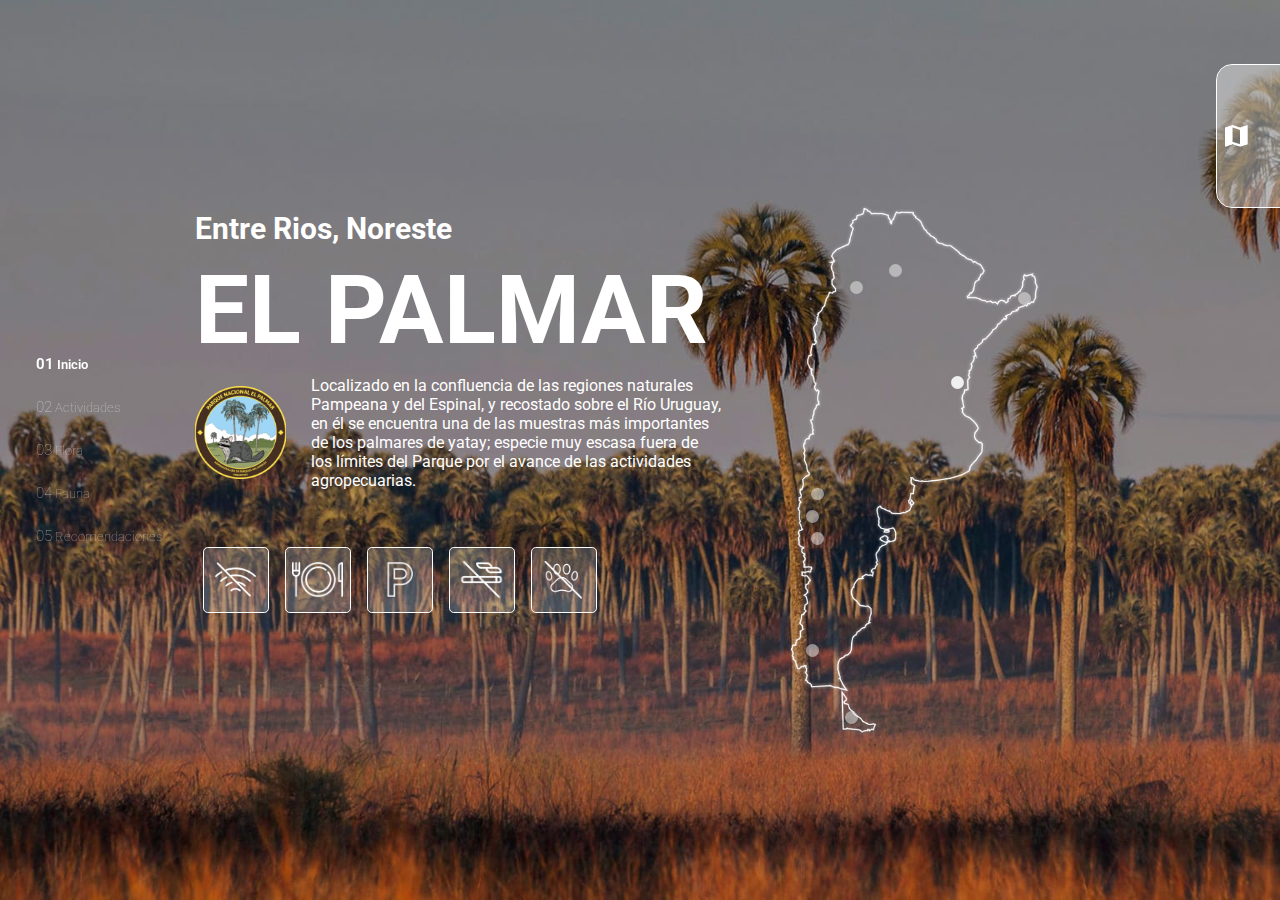
==== commit b246b9c4: "emergencia" ====
--- a/elpalmar.html
+++ b/elpalmar.html
@@ -360,23 +360,17 @@
               <p><b style="color: #131313; word-spacing:0.7em; ">Ene Feb Mar Abr May Jun </b></p>
             </div>
           </div>
-          <div style="margin-top:5em;" class="Recomendaciones">
-            <div style="background-color:#CB7F2C;" class="Recomendaciones1">
-              <p style="color:white; padding: 0.5em 1em;">Uso de protector solar</p>
-              <div style=" border: 1px solid #CB7F2C;" class="Consejo">
-                <p style="padding: 0.5em; color:#CB7F2C;">cada 2 hs</p>
-              </div>
-            </div>
-            <div style="background-color:#CB7F2C;" class="Recomendaciones1">
-              <p style="color:white; padding: 0.5em 1em;">Hidratacion contínua</p>
-              <div style=" border: 1px solid #CB7F2C;" class="Consejo">
-                <p style="padding: 0.5em; color:#CB7F2C;">cada 30 min</p>
-              </div>
-            </div>
-          </div>
+          <ul style="margin-top:1em;" class="Recomendaciones">
+            <li class="Recomendaciones1">
+              <p style="color: #131313; padding: 0.5em 1em;">Uso de protector solar: <b>cada 2 hs</b> </p>
+            </li>
+            <li class="Recomendaciones1">
+              <p style=" color: #131313; padding: 0.5em 1em;">Hidratacion contínua: <b>cada 30 min</b> </p>
+            </li>
+          </ul>
         </div>
         <div
-          style="background-image: url(https://www.welcomeargentina.com/paseos/senderos-parque-nacional-el-palmar/senderos-el-palmar-1.jpg);"
+          style="background-image: url(img/FVPalmar.jpg);"
           class="right">
 
           <div class="image">
@@ -384,21 +378,27 @@
           </div>
           <div class="scroll">
             <div class="cardMarrón" tabindex="0">
-              <img src="img/senderismoArrayanes.png" alt="">
+              <img src="img/senderismoPalmar.png" alt="">
               <div class="card-info">
                 <h4>Senderismo</h4>
 
-                <p>Durante la marcha se pueden ver árboles caídos, que en su desprendimiento dejaron sus poderosas
-                  raíces a la vista.</p>
+                <p>12 Rutas llenas de plameras con estaciones intermedias y puntos de hidratación observación de aves.</p>
               </div>
             </div>
             <div class="cardMarrón" tabindex="0">
-              <img src="img/bicicletaArrayanes.png" alt="">
+              <img src="img/AcampePalmar.png" alt="">
+              <div class="card-info">
+                <h4>Acampe</h4>
+
+                <p>Con capacidad para 25 carpas distribuidas cómodamente en el lugar con el objetivo de brindar la mayor intimidad a visitantes.</p>
+              </div>
+            </div>
+            <div class="cardMarrón" tabindex="0">
+              <img src="img/bicicletaPalmar.png" alt="">
               <div class="card-info">
                 <h4>Bicicleta</h4>
 
-                <p>Puedes hacer el paseo con tu propia bici o alquilar una y durante todo el recorrido vas a ver
-                  arrayanes, cohiues, cipreses, entre otros.</p>
+                <p>Puedes hacer el paseo con tu propia bici o alquilar una y durante todo el recorrido vas a ver abundantes plameras y especies endémicas</p>
               </div>
             </div>
           </div>
@@ -489,23 +489,17 @@
               <p><b style="color: #131313; word-spacing:0.7em; ">Jul Ago Sep Oct Nov Dic</b></p>
             </div>
           </div>
-          <div style="margin-top:5em;" class="Recomendaciones">
-            <div style="background-color:#364717;" class="Recomendaciones1">
-              <p style="color:white; padding: 0.5em 1em;">Uso de ropa abrigada</p>
-              <div style=" border: 1px solid#364717;" class="Consejo">
-                <p style="padding: 0.5em; color: #364717;">obligatorio</p>
-              </div>
-            </div>
-            <div style="background-color:#364717;" class="Recomendaciones1">
-              <p style="color:white; padding: 0.5em 1em;">Uso de proteccion visual </p>
-              <div style=" border: 1px solid #364717;" class="Consejo">
-                <p style="padding: 0.5em; color: #364717;">obligatorio</p>
-              </div>
-            </div>
-          </div>
+          <ul style="margin-top:1em;" class="Recomendaciones">
+            <li class="Recomendaciones1">
+              <p style="color: #131313; padding: 0.5em 1em;">Uso de ropa impermeable: <b>recomendado</b> </p>
+            </li>
+            <li class="Recomendaciones1">
+              <p style=" color: #131313; padding: 0.5em 1em;">Uso de para la lluvia: <b>recomendado</b> </p>
+            </li>
+          </ul>
         </div>
         <!-- ACA EMPIEZA EL LADO DERECHO -->
-        <div style="background-image: url(https://mujercountry.biz/wp-content/uploads/2018/10/7-palmar-de-colon.jpg);"
+        <div style="background-image: url(img/FIPalmar.jpg);"
           class="right">
 
           <div class="image">
@@ -514,22 +508,27 @@
           <div class="scroll">
             <!-- Act1 -->
             <div class="cardArrayanes" tabindex="0">
-              <img src="img/ArrayanesAct1.jpg" alt="">
+              <img src="img/bicicletaPalmarI.png" alt="">
+              <div class="card-info">
+                <h4>Bicicleta</h4>
+
+                <p>Puedes hacer el paseo con tu propia bici o alquilar una y durante todo el recorrido vas a ver abundantes plameras y especies endémicas</p>
+              </div>
+            </div>
+            <div class="cardArrayanes" tabindex="0">
+              <img src="img/senderismoPalmar.png" alt="">
               <div class="card-info">
                 <h4>Senderismo</h4>
 
-                <p>Durante la marcha se pueden ver árboles caídos, que en su desprendimiento dejaron sus poderosas
-                  raíces a la vista.</p>
-              </div>
-            </div>
-            <!-- Act2 -->
+                <p>12 Rutas llenas de plameras con estaciones intermedias y puntos de hidratación observación de aves.</p>
+              </div>
+            </div>
             <div class="cardArrayanes" tabindex="0">
-              <img src="img/ArrayanesAct2.jpg" alt="">
+              <img src="img/AcampePalmar.png" alt="">
               <div class="card-info">
-                <h4>Bicicleta</h4>
-
-                <p>Durante la marcha se pueden ver árboles caídos, que en su desprendimiento dejaron sus poderosas
-                  raíces a la vista.</p>
+                <h4>Acampe</h4>
+
+                <p>Con capacidad para 25 carpas distribuidas cómodamente en el lugar con el objetivo de brindar la mayor intimidad a visitantes.</p>
               </div>
             </div>
           </div>
@@ -672,4 +671,4 @@
   <script src="actividades.js"></script>
 </body>
 
-</html>+</html>
--- a/index.css
+++ b/index.css
@@ -600,7 +600,7 @@
 .cardAzul {
 
   overflow-x:visible;
-  background-color:rgba(50, 74, 98, 0.6);
+  background-color:rgba(50, 74, 98, 0.5);
   width: 20em;
   height: 10em;
   margin: 0em 1em;
@@ -613,6 +613,44 @@
 .cardAzul:focus{
   background-color: rgba(50, 74, 98, 1);
   }
+
+  .cardAzulOscuro {
+
+    overflow-x:visible;
+    background-color:rgba(50, 74, 98, 0.4);
+    width: 20em;
+    height: 10em;
+    margin: 0em 1em;
+    border-radius: .8em;
+    display: flex;
+    flex-shrink: 0;
+    transition: all ease 0.9s;
+
+  }
+  .cardAzulOscuro:focus{
+  background-color:rgba(50, 74, 98, 1);
+    }
+
+  .cardAzulIntenso {
+
+      overflow-x:visible;
+      background-color: rgba(54, 95, 154, 0.4);
+
+      width: 20em;
+      height: 10em;
+      margin: 0em 1em;
+      border-radius: .8em;
+      display: flex;
+      flex-shrink: 0;
+      transition: all ease 0.9s;
+
+    }
+
+  .cardAzulIntenso:focus{
+    background-color:rgba(54, 95, 154, 1);
+
+    }
+
 
 .cardMarrón {
   overflow-x:visible;
@@ -634,7 +672,7 @@
 
 .cardArrayanes {
   overflow-x:visible;
-  background-color:rgba(54, 71, 23, 0.6);
+  background-color:rgba(54, 71, 23, 0.4);
   width: 20em;
   height: 10em;
   margin: 0em 1em;
@@ -648,6 +686,24 @@
 .cardArrayanes:focus{
     background-color: rgba(54, 71, 23, 1);
   }
+
+  .cardVerdeClaro {
+    overflow-x:visible;
+    background-color:rgba(145, 154, 65, 0.4);
+    width: 20em;
+    height: 10em;
+    margin: 0em 1em;
+    border-radius: .8em;
+    display: flex;
+    flex-shrink: 0;
+    transition: all ease 0.9s;
+
+    }
+
+  .cardVerdeClaro:focus{
+    background-color:rgba(145, 154, 65, 1);
+    }
+
 .cardCardones {
   overflow-x:visible;
   background-color:rgba(97, 88, 103, 0.6);
@@ -906,12 +962,28 @@
 
 .Recomendaciones1{
 
-  background: #2FD0CC;
-  margin: 1em;
-  margin-left: 0em;
-  border-radius: 50px;
+  margin: 0.5em;
+  margin-left: 2em;
   display: flex;
   justify-content: space-between;
+
+}
+
+b {
+
+color: #131313;
+
+}
+
+ul{
+
+  color: black;
+}
+
+li{
+
+  font-size: 1em;
+  color: #131313;
 
 }
 
@@ -1134,10 +1206,6 @@
 
 .contenido5 {
   margin-left: 20vw;
-}
-
-.recomendaciones {
-  display: block;
 }
 
 #vistazo-titulo {
@@ -1249,6 +1317,12 @@
 
 /* ========================================== */
 /* FOOTER */
+
+.integrantes ul li{
+  color: white;
+}
+
+
 #footer {
   background: #121212;
   padding: 5em;
